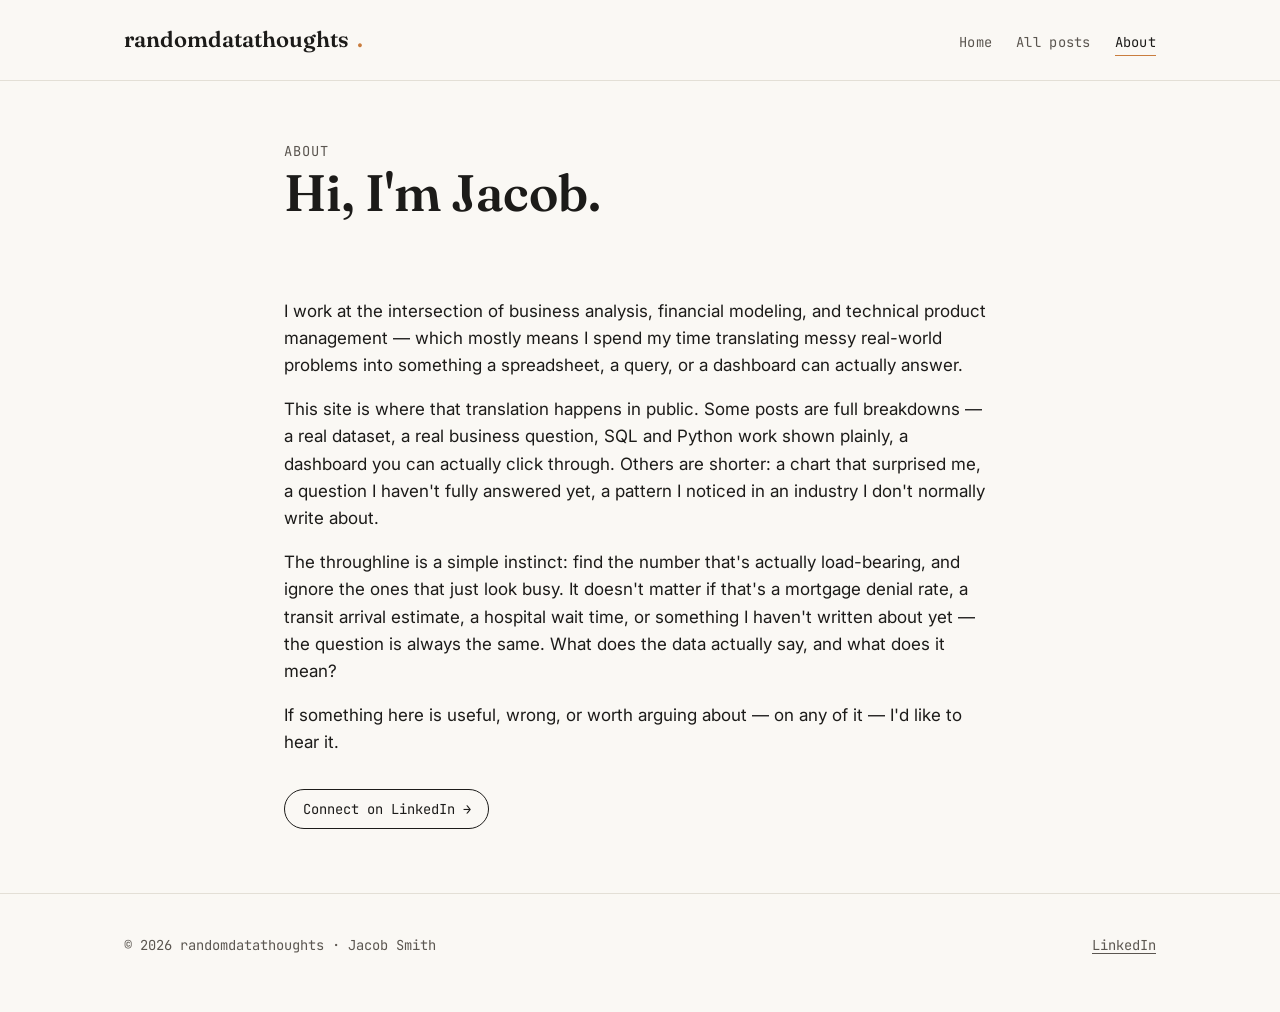
==== about.html @ 3897bb66 "Add favicon across all pages" ====
<!DOCTYPE html>
<html lang="en">
<head>
<meta charset="UTF-8">
<meta name="viewport" content="width=device-width, initial-scale=1.0">
<title>About — randomdatathoughts</title>
<meta name="description" content="About Jacob Smith and why randomdatathoughts exists.">
<link rel="preconnect" href="https://fonts.googleapis.com">
<link rel="preconnect" href="https://fonts.gstatic.com" crossorigin>
<link href="https://fonts.googleapis.com/css2?family=Fraunces:ital,opsz,wght@0,9..144,400;0,9..144,600;1,9..144,500&family=Inter:wght@400;500;600&family=JetBrains+Mono:wght@400;500&display=swap" rel="stylesheet">
<link rel="stylesheet" href="css/style.css">
<link rel="icon" type="image/png" href="/favicon-96x96.png" sizes="96x96" />
<link rel="icon" type="image/svg+xml" href="/favicon.svg" />
<link rel="shortcut icon" href="/favicon.ico" />
<link rel="apple-touch-icon" sizes="180x180" href="/apple-touch-icon.png" />
<meta name="apple-mobile-web-app-title" content="RandomDataThoughts" />
<link rel="manifest" href="/site.webmanifest" />
</head>
<body>

<header class="masthead">
  <div class="wrap-wide masthead-row">
    <a class="wordmark" href="index.html">randomdatathoughts<span class="dot">.</span></a>
    <nav class="nav-links" aria-label="Primary">
      <a href="index.html">Home</a>
      <a href="archive.html">All posts</a>
      <a href="about.html" aria-current="page">About</a>
    </nav>
  </div>
</header>

<main class="wrap">
  <section class="about-hero">
    <div>
      <span class="eyebrow">About</span>
      <h1>Hi, I'm Jacob.</h1>
    </div>

    <div class="about-body">
      <p>
        I work at the intersection of business analysis, financial modeling, and technical
        product management — which mostly means I spend my time translating messy real-world
        problems into something a spreadsheet, a query, or a dashboard can actually answer.
      </p>
      <p>
        This site is where that translation happens in public. Some posts are full
        breakdowns — a real dataset, a real business question, SQL and Python work shown
        plainly, a dashboard you can actually click through. Others are shorter: a chart
        that surprised me, a question I haven't fully answered yet, a pattern I noticed
        in an industry I don't normally write about.
      </p>
      <p>
        The throughline is a simple instinct: find the number that's actually load-bearing,
        and ignore the ones that just look busy. It doesn't matter if that's a mortgage
        denial rate, a transit arrival estimate, a hospital wait time, or something I
        haven't written about yet — the question is always the same. What does the data
        actually say, and what does it mean?
      </p>
      <p>
        If something here is useful, wrong, or worth arguing about — on any of it — I'd like to hear it.
      </p>

      <a class="linkedin-pill" href="https://www.linkedin.com/in/jacobjysmith/" target="_blank" rel="noopener">
        Connect on LinkedIn →
      </a>
    </div>

  </section>
</main>

<footer class="site-footer">
  <div class="wrap-wide footer-row">
    <span>© 2026 randomdatathoughts · Jacob Smith</span>
    <span><a href="https://www.linkedin.com/in/jacobjysmith/" target="_blank" rel="noopener">LinkedIn</a></span>
  </div>
</footer>

</body>
</html>
---- css/style.css ----
/* ============================================
   randomdatathoughts — design tokens
   ============================================ */
:root {
  /* color */
  --paper:        #FAF8F4;
  --paper-dim:     #F2EFE8;
  --ink:          #1C1B19;
  --ink-soft:     #5B5650;
  --rule:         #E3DFD6;
  --accent:       #3D5A6C;   /* slate blue — links, signature mark */
  --accent-soft:  #DCE6EA;
  --tag:          #C97D3E;   /* amber — category tags only */
  --tag-soft:     #F3E3D2;

  /* type */
  --font-display: "Fraunces", Georgia, serif;
  --font-body:    "Inter", -apple-system, BlinkMacSystemFont, sans-serif;
  --font-mono:    "JetBrains Mono", "SF Mono", Consolas, monospace;

  /* scale */
  --step--1: clamp(0.8rem, 0.78rem + 0.1vw, 0.875rem);
  --step-0:  clamp(1rem, 0.97rem + 0.15vw, 1.0625rem);
  --step-1:  clamp(1.2rem, 1.1rem + 0.4vw, 1.375rem);
  --step-2:  clamp(1.6rem, 1.4rem + 0.9vw, 2rem);
  --step-3:  clamp(2.2rem, 1.8rem + 1.8vw, 3.2rem);
  --step-4:  clamp(2.8rem, 2.1rem + 3vw, 4.6rem);

  --max-w: 760px;
  --max-w-wide: 1080px;
}

* { box-sizing: border-box; }

html {
  scroll-behavior: smooth;
}

@media (prefers-reduced-motion: reduce) {
  html { scroll-behavior: auto; }
  *, *::before, *::after {
    animation-duration: 0.001ms !important;
    animation-iteration-count: 1 !important;
    transition-duration: 0.001ms !important;
  }
}

body {
  margin: 0;
  background: var(--paper);
  color: var(--ink);
  font-family: var(--font-body);
  font-size: var(--step-0);
  line-height: 1.6;
  -webkit-font-smoothing: antialiased;
}

img, svg { max-width: 100%; display: block; }

a {
  color: var(--accent);
  text-decoration-thickness: 1px;
  text-underline-offset: 3px;
}
a:hover { text-decoration-color: var(--tag); }

a:focus-visible,
button:focus-visible,
input:focus-visible,
textarea:focus-visible {
  outline: 2px solid var(--accent);
  outline-offset: 3px;
  border-radius: 2px;
}

h1, h2, h3 {
  font-family: var(--font-display);
  font-weight: 600;
  line-height: 1.15;
  margin: 0 0 0.5em;
}

.eyebrow {
  font-family: var(--font-mono);
  font-size: var(--step--1);
  letter-spacing: 0.08em;
  text-transform: uppercase;
  color: var(--ink-soft);
}

/* ============================================
   layout shells
   ============================================ */
.wrap {
  max-width: var(--max-w);
  margin: 0 auto;
  padding: 0 1.5rem;
}
.wrap-wide {
  max-width: var(--max-w-wide);
  margin: 0 auto;
  padding: 0 1.5rem;
}

/* ============================================
   masthead / nav
   ============================================ */
.masthead {
  border-bottom: 1px solid var(--rule);
  padding: 1.4rem 0;
}
.masthead-row {
  display: flex;
  align-items: baseline;
  justify-content: space-between;
  gap: 1rem;
  flex-wrap: wrap;
}
.wordmark {
  font-family: var(--font-display);
  font-size: var(--step-1);
  font-weight: 600;
  color: var(--ink);
  text-decoration: none;
  display: inline-flex;
  align-items: baseline;
  gap: 0.5rem;
}
.wordmark:hover { text-decoration: none; }
.wordmark .dot { color: var(--tag); }

.nav-links {
  display: flex;
  gap: 1.5rem;
  font-family: var(--font-mono);
  font-size: var(--step--1);
  letter-spacing: 0.02em;
}
.nav-links a {
  color: var(--ink-soft);
  text-decoration: none;
  border-bottom: 1px solid transparent;
  padding-bottom: 2px;
}
.nav-links a:hover,
.nav-links a[aria-current="page"] {
  color: var(--ink);
  border-bottom-color: var(--tag);
}

/* ============================================
   hero (home)
   ============================================ */
.hero {
  padding: 4.5rem 0 3rem;
}
.hero h1 {
  font-size: var(--step-4);
  max-width: 14ch;
  letter-spacing: -0.01em;
}
.hero .lede {
  max-width: 46ch;
  font-size: var(--step-1);
  color: var(--ink-soft);
  margin-top: 1rem;
}
.hero .cadence {
  margin-top: 1.75rem;
  display: inline-flex;
  align-items: center;
  gap: 0.6rem;
  font-family: var(--font-mono);
  font-size: var(--step--1);
  color: var(--ink-soft);
}

/* signature mark: a small hand-drawn-feeling sparkline tick.
   Each instance can carry a slightly different path via data attr
   for the "random" half of the brand, "data" half via its shape. */
.mark {
  width: 28px;
  height: 16px;
  flex-shrink: 0;
}
.mark path {
  fill: none;
  stroke: var(--accent);
  stroke-width: 1.6;
  stroke-linecap: round;
  stroke-linejoin: round;
}

/* ============================================
   entry list (homepage preview + archive)
   ============================================ */
.entry-list {
  border-top: 1px solid var(--rule);
}
.entry {
  display: grid;
  grid-template-columns: 120px 1fr;
  gap: 1.5rem;
  padding: 1.9rem 0;
  border-bottom: 1px solid var(--rule);
  text-decoration: none;
  color: inherit;
}
.entry:hover .entry-title { color: var(--accent); }
.entry-meta {
  font-family: var(--font-mono);
  font-size: var(--step--1);
  color: var(--ink-soft);
  display: flex;
  flex-direction: column;
  gap: 0.5rem;
  padding-top: 0.2rem;
}
.entry-title {
  font-family: var(--font-display);
  font-size: var(--step-2);
  font-weight: 600;
  margin: 0 0 0.4rem;
  transition: color 0.15s ease;
}
.entry-dek {
  color: var(--ink-soft);
  font-size: var(--step-0);
  max-width: 56ch;
}
.tag {
  display: inline-block;
  font-family: var(--font-mono);
  font-size: 0.72rem;
  letter-spacing: 0.04em;
  text-transform: uppercase;
  color: var(--tag);
  background: var(--tag-soft);
  padding: 0.18rem 0.5rem;
  border-radius: 3px;
  width: fit-content;
}
.tag.type-quick {
  color: var(--accent);
  background: var(--accent-soft);
}

@media (max-width: 600px) {
  .entry { grid-template-columns: 1fr; gap: 0.5rem; }
  .entry-meta { flex-direction: row; align-items: center; }
}

/* ============================================
   section labels
   ============================================ */
.section-label {
  display: flex;
  align-items: baseline;
  justify-content: space-between;
  padding-top: 3rem;
  margin-bottom: 0.5rem;
}
.section-label h2 {
  font-size: var(--step-1);
}
.section-label a {
  font-family: var(--font-mono);
  font-size: var(--step--1);
  text-decoration: none;
}

/* ============================================
   post page
   ============================================ */
.post-header {
  padding: 3.5rem 0 2rem;
  border-bottom: 1px solid var(--rule);
}
.post-header .eyebrow-row {
  display: flex;
  align-items: center;
  gap: 0.75rem;
  margin-bottom: 1rem;
}
.post-header h1 {
  font-size: var(--step-3);
  max-width: 20ch;
}
.post-dek {
  font-size: var(--step-1);
  color: var(--ink-soft);
  max-width: 50ch;
  margin-top: 0.75rem;
}
.post-byline {
  margin-top: 1.5rem;
  font-family: var(--font-mono);
  font-size: var(--step--1);
  color: var(--ink-soft);
}
.post-byline a { color: var(--ink-soft); text-decoration-color: var(--rule); }

.post-body {
  padding: 2.5rem 0 4rem;
  font-size: var(--step-0);
}
.post-body > * + * { margin-top: 1.3em; }
.post-body h2 {
  font-size: var(--step-2);
  margin-top: 2.2em;
}
.post-body h3 {
  font-size: var(--step-1);
  margin-top: 1.8em;
}
.post-body p { max-width: 68ch; }
.post-body ul, .post-body ol {
  max-width: 68ch;
  padding-left: 1.3em;
}
.post-body li + li { margin-top: 0.4em; }
.post-body blockquote {
  border-left: 2px solid var(--tag);
  margin: 0;
  padding-left: 1.2rem;
  font-style: italic;
  color: var(--ink-soft);
  max-width: 60ch;
}
.post-body code {
  font-family: var(--font-mono);
  font-size: 0.9em;
  background: var(--paper-dim);
  padding: 0.1em 0.4em;
  border-radius: 3px;
}
.post-body pre {
  background: var(--ink);
  color: var(--paper);
  padding: 1.2rem 1.4rem;
  border-radius: 6px;
  overflow-x: auto;
  font-family: var(--font-mono);
  font-size: 0.85em;
  line-height: 1.55;
}
.post-body pre code { background: none; padding: 0; color: inherit; }

/* embedded viz / video frames */
.embed-frame {
  margin: 2.2rem 0;
}
.embed-frame .embed-label {
  font-family: var(--font-mono);
  font-size: var(--step--1);
  color: var(--ink-soft);
  margin-bottom: 0.6rem;
  display: block;
}
.embed-box {
  position: relative;
  width: 100%;
  border: 1px solid var(--rule);
  border-radius: 8px;
  overflow: hidden;
  background: var(--paper-dim);
}
.embed-box.ratio-16-9 { aspect-ratio: 16 / 9; }
.embed-box.ratio-4-3  { aspect-ratio: 4 / 3; }
.embed-box iframe {
  position: absolute;
  inset: 0;
  width: 100%;
  height: 100%;
  border: 0;
}

/* pull quote / takeaway box */
.takeaway {
  border: 1px solid var(--rule);
  background: var(--paper-dim);
  border-radius: 8px;
  padding: 1.4rem 1.6rem;
  max-width: 64ch;
}
.takeaway .eyebrow { margin-bottom: 0.5rem; }

/* footer nav between posts */
.post-footer-nav {
  border-top: 1px solid var(--rule);
  padding: 2.5rem 0;
  display: flex;
  justify-content: space-between;
  gap: 1.5rem;
  flex-wrap: wrap;
}
.post-footer-nav a {
  text-decoration: none;
  font-family: var(--font-mono);
  font-size: var(--step--1);
}
.post-footer-nav .dir { color: var(--ink-soft); display: block; margin-bottom: 0.3rem; }
.post-footer-nav .ttl { font-family: var(--font-display); font-size: var(--step-0); color: var(--ink); }

/* ============================================
   filters (archive page)
   ============================================ */
.filters {
  display: flex;
  flex-wrap: wrap;
  gap: 0.6rem;
  padding: 2rem 0 1rem;
}
.filter-btn {
  font-family: var(--font-mono);
  font-size: var(--step--1);
  background: none;
  border: 1px solid var(--rule);
  border-radius: 20px;
  padding: 0.35rem 0.9rem;
  cursor: pointer;
  color: var(--ink-soft);
}
.filter-btn:hover { border-color: var(--accent); color: var(--ink); }
.filter-btn[aria-pressed="true"] {
  background: var(--ink);
  border-color: var(--ink);
  color: var(--paper);
}

/* ============================================
   about page
   ============================================ */
.about-hero {
  padding: 3.5rem 0 2rem;
  display: grid;
  grid-template-columns: 1fr;
  gap: 2rem;
}
.about-hero h1 { font-size: var(--step-3); }
.about-body p { max-width: 64ch; }
.linkedin-pill {
  display: inline-flex;
  align-items: center;
  gap: 0.5rem;
  font-family: var(--font-mono);
  font-size: var(--step--1);
  border: 1px solid var(--ink);
  border-radius: 20px;
  padding: 0.5rem 1.1rem;
  text-decoration: none;
  color: var(--ink);
  margin-top: 1rem;
}
.linkedin-pill:hover { background: var(--ink); color: var(--paper); }

.now-box {
  border-top: 1px solid var(--rule);
  margin-top: 2.5rem;
  padding-top: 2rem;
}
.now-box h2 { font-size: var(--step-1); }
.now-box ul { padding-left: 1.2em; }

/* ============================================
   footer
   ============================================ */
footer.site-footer {
  border-top: 1px solid var(--rule);
  margin-top: 2rem;
  padding: 2.5rem 0 3.5rem;
  font-family: var(--font-mono);
  font-size: var(--step--1);
  color: var(--ink-soft);
}
footer.site-footer a { color: var(--ink-soft); }
.footer-row {
  display: flex;
  justify-content: space-between;
  flex-wrap: wrap;
  gap: 1rem;
}
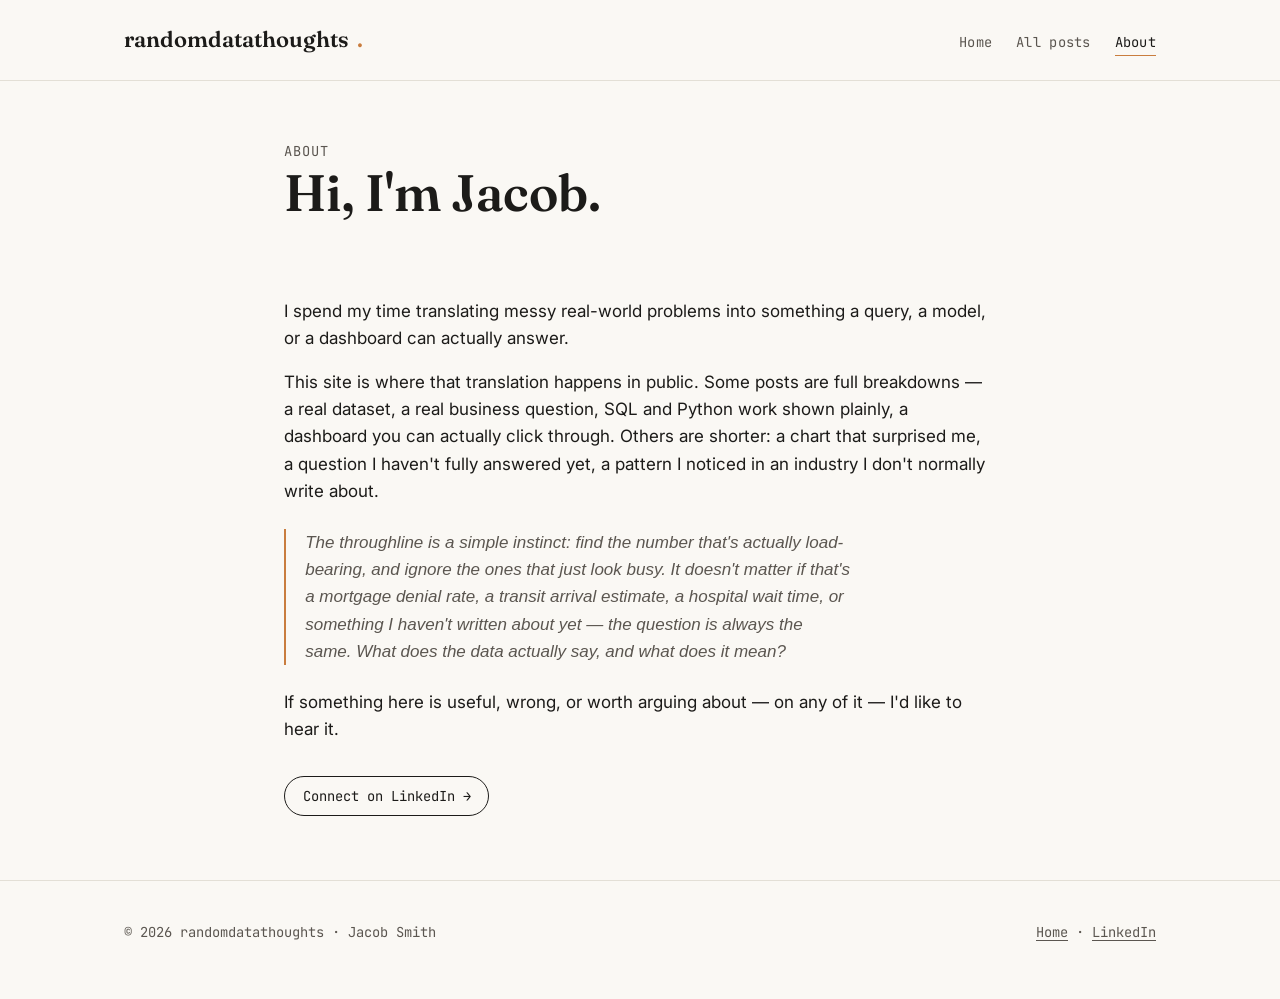
==== commit 90c9bb31: "UI improvements: hero spacing, entry hover, about copy, accessibility, footer nav" ====
--- a/about.html
+++ b/about.html
@@ -9,14 +9,15 @@
 <link rel="preconnect" href="https://fonts.gstatic.com" crossorigin>
 <link href="https://fonts.googleapis.com/css2?family=Fraunces:ital,opsz,wght@0,9..144,400;0,9..144,600;1,9..144,500&family=Inter:wght@400;500;600&family=JetBrains+Mono:wght@400;500&display=swap" rel="stylesheet">
 <link rel="stylesheet" href="css/style.css">
-<link rel="icon" type="image/png" href="/favicon-96x96.png" sizes="96x96" />
-<link rel="icon" type="image/svg+xml" href="/favicon.svg" />
-<link rel="shortcut icon" href="/favicon.ico" />
-<link rel="apple-touch-icon" sizes="180x180" href="/apple-touch-icon.png" />
+<link rel="icon" type="image/png" href="/favicon/favicon-96x96.png" sizes="96x96" />
+<link rel="icon" type="image/svg+xml" href="/favicon/favicon.svg" />
+<link rel="shortcut icon" href="/favicon/favicon.ico" />
+<link rel="apple-touch-icon" sizes="180x180" href="/favicon/apple-touch-icon.png" />
 <meta name="apple-mobile-web-app-title" content="RandomDataThoughts" />
-<link rel="manifest" href="/site.webmanifest" />
+<link rel="manifest" href="/favicon/site.webmanifest" />
 </head>
 <body>
+<a href="#main-content" class="skip-link">Skip to content</a>
 
 <header class="masthead">
   <div class="wrap-wide masthead-row">
@@ -29,7 +30,7 @@
   </div>
 </header>
 
-<main class="wrap">
+<main class="wrap" id="main-content">
   <section class="about-hero">
     <div>
       <span class="eyebrow">About</span>
@@ -38,9 +39,8 @@
 
     <div class="about-body">
       <p>
-        I work at the intersection of business analysis, financial modeling, and technical
-        product management — which mostly means I spend my time translating messy real-world
-        problems into something a spreadsheet, a query, or a dashboard can actually answer.
+        I spend my time translating messy real-world problems into something a query,
+        a model, or a dashboard can actually answer.
       </p>
       <p>
         This site is where that translation happens in public. Some posts are full
@@ -49,13 +49,13 @@
         that surprised me, a question I haven't fully answered yet, a pattern I noticed
         in an industry I don't normally write about.
       </p>
-      <p>
+      <blockquote>
         The throughline is a simple instinct: find the number that's actually load-bearing,
         and ignore the ones that just look busy. It doesn't matter if that's a mortgage
         denial rate, a transit arrival estimate, a hospital wait time, or something I
         haven't written about yet — the question is always the same. What does the data
         actually say, and what does it mean?
-      </p>
+      </blockquote>
       <p>
         If something here is useful, wrong, or worth arguing about — on any of it — I'd like to hear it.
       </p>
@@ -71,7 +71,7 @@
 <footer class="site-footer">
   <div class="wrap-wide footer-row">
     <span>© 2026 randomdatathoughts · Jacob Smith</span>
-    <span><a href="https://www.linkedin.com/in/jacobjysmith/" target="_blank" rel="noopener">LinkedIn</a></span>
+    <span><a href="index.html">Home</a> · <a href="https://www.linkedin.com/in/jacobjysmith/" target="_blank" rel="noopener">LinkedIn</a></span>
   </div>
 </footer>
 
--- a/css/style.css
+++ b/css/style.css
@@ -32,6 +32,21 @@
 
 * { box-sizing: border-box; }
 
+.skip-link {
+  position: absolute;
+  top: -100%;
+  left: 1rem;
+  z-index: 100;
+  background: var(--ink);
+  color: var(--paper);
+  padding: 0.5rem 1rem;
+  font-family: var(--font-mono);
+  font-size: var(--step--1);
+  border-radius: 0 0 4px 4px;
+  text-decoration: none;
+}
+.skip-link:focus { top: 0; }
+
 html {
   scroll-behavior: smooth;
 }
@@ -152,7 +167,7 @@
    hero (home)
    ============================================ */
 .hero {
-  padding: 4.5rem 0 3rem;
+  padding: 4.5rem 0 4rem;
 }
 .hero h1 {
   font-size: var(--step-4);
@@ -166,7 +181,7 @@
   margin-top: 1rem;
 }
 .hero .cadence {
-  margin-top: 1.75rem;
+  margin-top: 2.5rem;
   display: inline-flex;
   align-items: center;
   gap: 0.6rem;
@@ -205,7 +220,9 @@
   border-bottom: 1px solid var(--rule);
   text-decoration: none;
   color: inherit;
-}
+  transition: background-color 0.15s ease;
+}
+.entry:hover { background-color: var(--paper-dim); }
 .entry:hover .entry-title { color: var(--accent); }
 .entry-meta {
   font-family: var(--font-mono);
@@ -439,6 +456,14 @@
 }
 .about-hero h1 { font-size: var(--step-3); }
 .about-body p { max-width: 64ch; }
+.about-body blockquote {
+  border-left: 2px solid var(--tag);
+  margin: 1.5rem 0;
+  padding-left: 1.2rem;
+  font-style: italic;
+  color: var(--ink-soft);
+  max-width: 60ch;
+}
 .linkedin-pill {
   display: inline-flex;
   align-items: center;
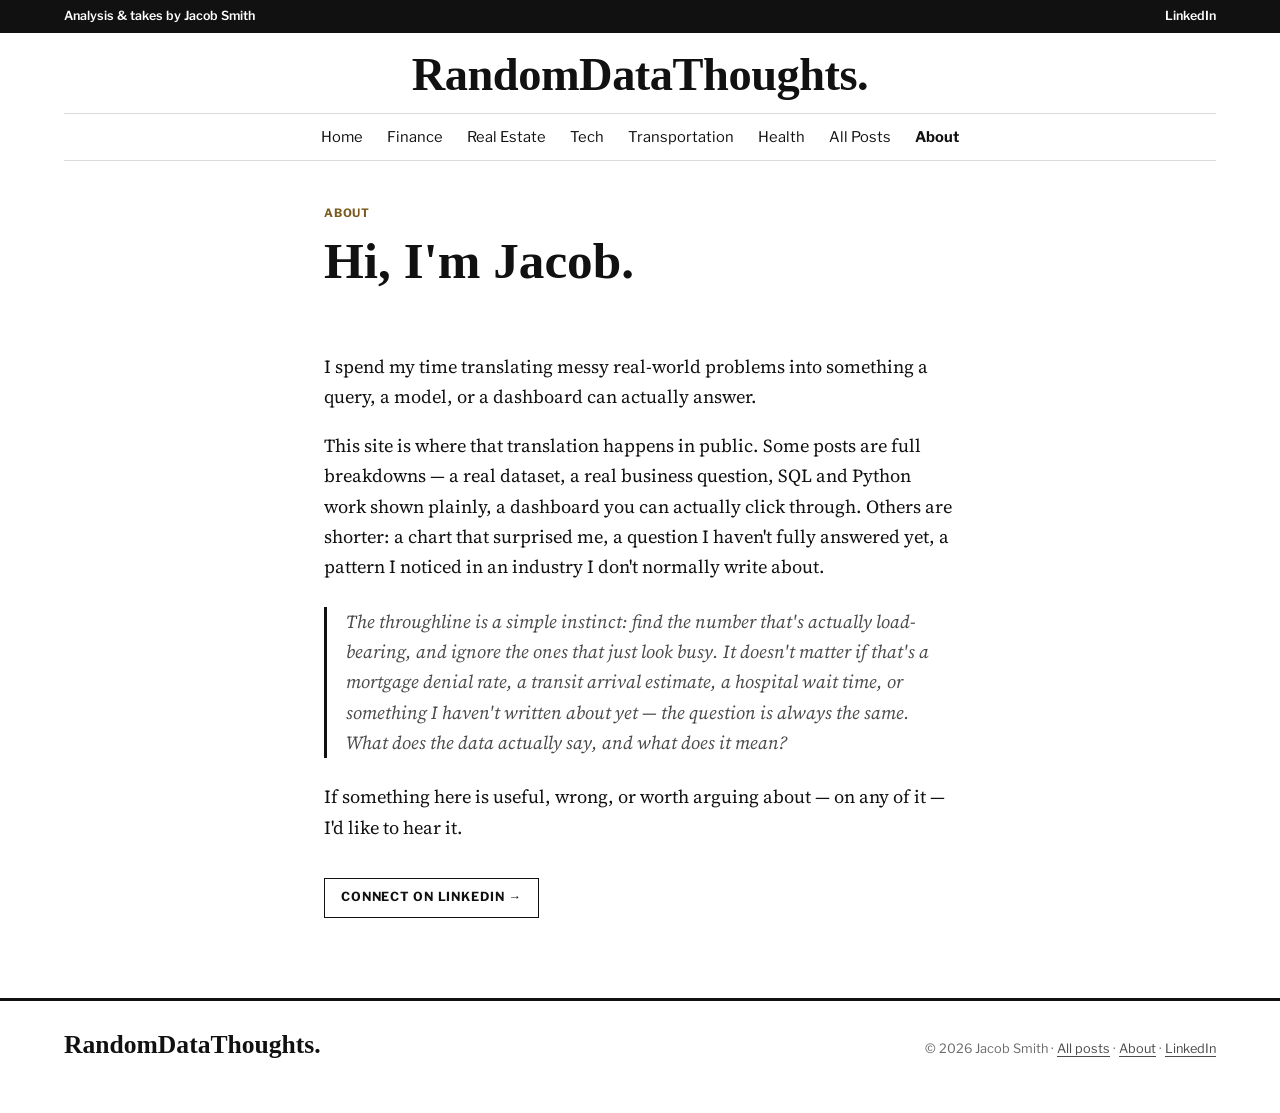
==== commit e3809fed: "Redesign site in a newspaper front-page style New type system (Libre Caslon Condensed headlines, Sou" ====
--- a/about.html
+++ b/about.html
@@ -7,7 +7,7 @@
 <meta name="description" content="About Jacob Smith and why randomdatathoughts exists.">
 <link rel="preconnect" href="https://fonts.googleapis.com">
 <link rel="preconnect" href="https://fonts.gstatic.com" crossorigin>
-<link href="https://fonts.googleapis.com/css2?family=Fraunces:ital,opsz,wght@0,9..144,400;0,9..144,600;1,9..144,500&family=Inter:wght@400;500;600&family=JetBrains+Mono:wght@400;500&display=swap" rel="stylesheet">
+<link href="https://fonts.googleapis.com/css2?family=Libre+Caslon+Condensed:wght@500;700&family=Libre+Franklin:wght@400;500;600;700&family=Source+Serif+4:ital,opsz,wght@0,8..60,400;0,8..60,600;1,8..60,400&family=JetBrains+Mono:wght@400&display=swap" rel="stylesheet">
 <link rel="stylesheet" href="css/style.css">
 <link rel="icon" type="image/png" href="/favicon/favicon-96x96.png" sizes="96x96" />
 <link rel="icon" type="image/svg+xml" href="/favicon/favicon.svg" />
@@ -19,12 +19,24 @@
 <body>
 <a href="#main-content" class="skip-link">Skip to content</a>
 
-<header class="masthead">
-  <div class="wrap-wide masthead-row">
-    <a class="wordmark" href="index.html">randomdatathoughts<span class="dot">.</span></a>
-    <nav class="nav-links" aria-label="Primary">
+<div class="topbar">
+  <div class="wrap-wide topbar-row">
+    <span>Analysis &amp; takes by <a href="about.html">Jacob Smith</a></span>
+    <a href="https://www.linkedin.com/in/jacobjysmith/" target="_blank" rel="noopener">LinkedIn</a>
+  </div>
+</div>
+
+<header class="masthead masthead-compact">
+  <div class="wrap-wide">
+    <a class="wordmark" href="index.html">RandomDataThoughts.</a>
+    <nav class="section-nav" aria-label="Sections">
       <a href="index.html">Home</a>
-      <a href="archive.html">All posts</a>
+      <a href="archive.html#finance">Finance</a>
+      <a href="archive.html#real-estate">Real Estate</a>
+      <a href="archive.html#tech">Tech</a>
+      <a href="archive.html#transportation">Transportation</a>
+      <a href="archive.html#health">Health</a>
+      <a href="archive.html">All Posts</a>
       <a href="about.html" aria-current="page">About</a>
     </nav>
   </div>
@@ -70,8 +82,8 @@
 
 <footer class="site-footer">
   <div class="wrap-wide footer-row">
-    <span>© 2026 randomdatathoughts · Jacob Smith</span>
-    <span><a href="index.html">Home</a> · <a href="https://www.linkedin.com/in/jacobjysmith/" target="_blank" rel="noopener">LinkedIn</a></span>
+    <a class="footer-wordmark" href="index.html">RandomDataThoughts.</a>
+    <span>© 2026 Jacob Smith · <a href="archive.html">All posts</a> · <a href="about.html">About</a> · <a href="https://www.linkedin.com/in/jacobjysmith/" target="_blank" rel="noopener">LinkedIn</a></span>
   </div>
 </footer>
 
--- a/css/style.css
+++ b/css/style.css
@@ -1,33 +1,29 @@
 /* ============================================
    randomdatathoughts — design tokens
+   Newspaper-style layout: condensed serif headlines,
+   serif reading text, grotesque sans for labels and UI.
    ============================================ */
 :root {
   /* color */
-  --paper:        #FAF8F4;
-  --paper-dim:     #F2EFE8;
-  --ink:          #1C1B19;
-  --ink-soft:     #5B5650;
-  --rule:         #E3DFD6;
-  --accent:       #3D5A6C;   /* slate blue — links, signature mark */
-  --accent-soft:  #DCE6EA;
-  --tag:          #C97D3E;   /* amber — category tags only */
-  --tag-soft:     #F3E3D2;
+  --paper:       #FFFFFF;
+  --paper-dim:   #F5F4F0;
+  --ink:         #111111;
+  --ink-soft:    #4A4A4A;
+  --ink-muted:   #6B6B6B;
+  --rule:        #DADADA;
+  --accent:      #3D5A6C;   /* slate blue — charts, links in body text */
+  --kicker:      #7A5A1E;   /* dark gold — section labels / kickers */
+  --up:          #B3261E;   /* ticker: above portfolio default rate (worse) */
+  --down:        #1E7A3C;   /* ticker: below portfolio default rate (better) */
 
   /* type */
-  --font-display: "Fraunces", Georgia, serif;
-  --font-body:    "Inter", -apple-system, BlinkMacSystemFont, sans-serif;
+  --font-display: "Libre Caslon Condensed", "Times New Roman", Georgia, serif;
+  --font-serif:   "Source Serif 4", Georgia, "Times New Roman", serif;
+  --font-sans:    "Libre Franklin", "Helvetica Neue", Arial, sans-serif;
   --font-mono:    "JetBrains Mono", "SF Mono", Consolas, monospace;
 
-  /* scale */
-  --step--1: clamp(0.8rem, 0.78rem + 0.1vw, 0.875rem);
-  --step-0:  clamp(1rem, 0.97rem + 0.15vw, 1.0625rem);
-  --step-1:  clamp(1.2rem, 1.1rem + 0.4vw, 1.375rem);
-  --step-2:  clamp(1.6rem, 1.4rem + 0.9vw, 2rem);
-  --step-3:  clamp(2.2rem, 1.8rem + 1.8vw, 3.2rem);
-  --step-4:  clamp(2.8rem, 2.1rem + 3vw, 4.6rem);
-
-  --max-w: 760px;
-  --max-w-wide: 1080px;
+  --max-w: 680px;
+  --max-w-wide: 1200px;
 }
 
 * { box-sizing: border-box; }
@@ -40,16 +36,13 @@
   background: var(--ink);
   color: var(--paper);
   padding: 0.5rem 1rem;
-  font-family: var(--font-mono);
-  font-size: var(--step--1);
-  border-radius: 0 0 4px 4px;
+  font-family: var(--font-sans);
+  font-size: 0.85rem;
   text-decoration: none;
 }
 .skip-link:focus { top: 0; }
 
-html {
-  scroll-behavior: smooth;
-}
+html { scroll-behavior: smooth; }
 
 @media (prefers-reduced-motion: reduce) {
   html { scroll-behavior: auto; }
@@ -64,44 +57,49 @@
   margin: 0;
   background: var(--paper);
   color: var(--ink);
-  font-family: var(--font-body);
-  font-size: var(--step-0);
-  line-height: 1.6;
+  font-family: var(--font-sans);
+  font-size: 1rem;
+  line-height: 1.5;
   -webkit-font-smoothing: antialiased;
 }
 
 img, svg { max-width: 100%; display: block; }
 
 a {
-  color: var(--accent);
+  color: var(--ink);
   text-decoration-thickness: 1px;
   text-underline-offset: 3px;
 }
-a:hover { text-decoration-color: var(--tag); }
 
 a:focus-visible,
 button:focus-visible,
 input:focus-visible,
 textarea:focus-visible {
-  outline: 2px solid var(--accent);
+  outline: 2px solid var(--ink);
   outline-offset: 3px;
-  border-radius: 2px;
 }
 
 h1, h2, h3 {
   font-family: var(--font-display);
-  font-weight: 600;
-  line-height: 1.15;
-  margin: 0 0 0.5em;
-}
-
-.eyebrow {
-  font-family: var(--font-mono);
-  font-size: var(--step--1);
-  letter-spacing: 0.08em;
+  font-weight: 700;
+  line-height: 1.12;
+  margin: 0 0 0.4em;
+}
+
+/* small uppercase section label above a headline */
+.eyebrow,
+.kicker {
+  font-family: var(--font-sans);
+  font-size: 0.72rem;
+  font-weight: 700;
+  letter-spacing: 0.07em;
   text-transform: uppercase;
-  color: var(--ink-soft);
-}
+  color: var(--kicker);
+}
+.kicker { display: block; margin-bottom: 0.45rem; }
+
+/* old signature squiggle — retired with the newspaper redesign */
+.mark { display: none; }
 
 /* ============================================
    layout shells
@@ -118,269 +116,420 @@
 }
 
 /* ============================================
-   masthead / nav
-   ============================================ */
-.masthead {
+   top bar + ticker
+   ============================================ */
+.topbar {
+  background: var(--ink);
+  color: var(--paper);
+  font-size: 0.78rem;
+  font-weight: 600;
+}
+.topbar-row {
+  display: flex;
+  justify-content: space-between;
+  gap: 1rem;
+  padding-block: 0.45rem;
+}
+.topbar a { color: var(--paper); text-decoration: none; }
+.topbar a:hover { text-decoration: underline; }
+
+.ticker {
   border-bottom: 1px solid var(--rule);
-  padding: 1.4rem 0;
-}
-.masthead-row {
+  font-size: 0.82rem;
+}
+.ticker-row {
   display: flex;
   align-items: baseline;
-  justify-content: space-between;
-  gap: 1rem;
-  flex-wrap: wrap;
+  gap: 1.6rem;
+  padding-block: 0.6rem;
+  overflow-x: auto;
+  white-space: nowrap;
+  scrollbar-width: none;
+  /* fade at the right edge signals the strip scrolls */
+  -webkit-mask-image: linear-gradient(to right, #000 calc(100% - 3rem), transparent);
+          mask-image: linear-gradient(to right, #000 calc(100% - 3rem), transparent);
+}
+.ticker-row::-webkit-scrollbar { display: none; }
+.ticker-label {
+  font-weight: 700;
+  font-size: 0.7rem;
+  letter-spacing: 0.07em;
+  text-transform: uppercase;
+  color: var(--ink-muted);
+  text-decoration: none;
+}
+.ticker-label:hover { color: var(--ink); }
+.tick { display: inline-flex; gap: 0.4rem; align-items: baseline; }
+.tick-name { font-weight: 600; }
+.tick-value { font-weight: 700; font-variant-numeric: tabular-nums; }
+.tick-delta { font-variant-numeric: tabular-nums; font-size: 0.78rem; }
+.tick.is-up .tick-value,
+.tick.is-up .tick-delta { color: var(--up); }
+.tick.is-down .tick-value,
+.tick.is-down .tick-delta { color: var(--down); }
+
+/* ============================================
+   masthead / section nav
+   ============================================ */
+.masthead {
+  text-align: center;
+  padding-top: 1.7rem;
 }
 .wordmark {
   font-family: var(--font-display);
-  font-size: var(--step-1);
-  font-weight: 600;
-  color: var(--ink);
-  text-decoration: none;
-  display: inline-flex;
-  align-items: baseline;
-  gap: 0.5rem;
-}
-.wordmark:hover { text-decoration: none; }
-.wordmark .dot { color: var(--tag); }
-
-.nav-links {
+  font-weight: 700;
+  font-size: clamp(1.9rem, 0.6rem + 6.5vw, 4.6rem);
+  line-height: 1;
+  letter-spacing: -0.01em;
+  color: var(--ink);
+  text-decoration: none;
+}
+.edition-line {
+  margin: 0.7rem 0 0;
+  font-size: 0.78rem;
+  color: var(--ink-soft);
+}
+.edition-line span + span::before {
+  content: "|";
+  color: var(--rule);
+  margin: 0 0.7rem;
+}
+.section-nav {
   display: flex;
-  gap: 1.5rem;
-  font-family: var(--font-mono);
-  font-size: var(--step--1);
-  letter-spacing: 0.02em;
-}
-.nav-links a {
+  justify-content: center;
+  flex-wrap: wrap;
+  gap: 0.35rem 1.5rem;
+  margin-top: 1.1rem;
+  padding-block: 0.75rem;
+  border-top: 1px solid var(--rule);
+  border-bottom: 1px solid var(--rule);
+  font-size: 0.92rem;
+}
+@media (max-width: 640px) {
+  .edition-line span + span { display: none; }
+  .section-nav { gap: 0.35rem 1.1rem; font-size: 0.88rem; }
+}
+.section-nav a {
+  color: var(--ink);
+  text-decoration: none;
+}
+.section-nav a:hover { text-decoration: underline; }
+.section-nav a[aria-current="page"] { font-weight: 700; }
+
+/* inner pages get a smaller nameplate */
+.masthead-compact { padding-top: 1.2rem; }
+.masthead-compact .wordmark { font-size: clamp(2rem, 1.4rem + 2.4vw, 2.9rem); }
+.masthead-compact .section-nav { margin-top: 0.9rem; }
+
+/* ============================================
+   front page (home)
+   ============================================ */
+.front {
+  display: grid;
+  grid-template-columns: minmax(0, 1fr) minmax(0, 2.1fr) minmax(0, 1fr);
+  grid-template-areas: "left lead right";
+  gap: 2.25rem;
+  padding-block: 1.8rem 3.5rem;
+}
+.front-left  { grid-area: left; }
+.front-lead  { grid-area: lead; }
+.front-right { grid-area: right; }
+
+.story {
+  padding-bottom: 1.3rem;
+  margin-bottom: 1.3rem;
+  border-bottom: 1px solid var(--rule);
+}
+.story:last-child { border-bottom: 0; margin-bottom: 0; }
+.story-headline {
+  font-size: 1.7rem;
+  margin-bottom: 0.45rem;
+}
+.story-headline a { color: var(--ink); text-decoration: none; }
+.story-headline a:hover { color: var(--ink-soft); }
+.story-summary {
+  margin: 0;
+  font-size: 0.95rem;
+  line-height: 1.5;
+  color: #333;
+}
+.story-meta {
+  margin: 0.6rem 0 0;
+  font-size: 0.75rem;
+  color: var(--ink-muted);
+}
+
+.front-lead .story { text-align: center; border-bottom: 0; padding-top: 1.2rem; }
+.front-lead .story-headline {
+  font-size: clamp(2rem, 1.3rem + 2.3vw, 2.9rem);
+  line-height: 1.06;
+}
+.front-lead .story-summary {
+  font-size: 1.02rem;
+  max-width: 58ch;
+  margin-inline: auto;
+}
+
+.rail-heading {
+  font-size: 1.75rem;
+  color: var(--kicker);
+  margin-bottom: 0.9rem;
+}
+.front-right .story-headline { font-size: 1.4rem; }
+
+.about-card {
+  border-top: 3px solid var(--ink);
+  padding-top: 0.9rem;
+  margin-top: 1.6rem;
+  font-size: 0.9rem;
+  color: #333;
+}
+.about-card p { margin: 0 0 0.6rem; }
+.about-card a { font-weight: 600; }
+
+/* lead chart (stands in for a lead photo) */
+.chart-figure {
+  margin: 0;
+  background: var(--paper-dim);
+  padding: 1.3rem 1.4rem 1rem;
+}
+.chart-figure a { text-decoration: none; color: inherit; display: block; }
+.chart-title {
+  font-weight: 700;
+  font-size: 1rem;
+  margin: 0;
+}
+.chart-sub {
+  font-size: 0.82rem;
   color: var(--ink-soft);
-  text-decoration: none;
-  border-bottom: 1px solid transparent;
-  padding-bottom: 2px;
-}
-.nav-links a:hover,
-.nav-links a[aria-current="page"] {
-  color: var(--ink);
-  border-bottom-color: var(--tag);
-}
-
-/* ============================================
-   hero (home)
-   ============================================ */
-.hero {
-  padding: 4.5rem 0 4rem;
-}
-.hero h1 {
-  font-size: var(--step-4);
-  max-width: 14ch;
-  letter-spacing: -0.01em;
-}
-.hero .lede {
-  max-width: 46ch;
-  font-size: var(--step-1);
+  margin: 0.2rem 0 0.6rem;
+}
+.chart-figure svg { width: 100%; height: auto; }
+.chart-figure svg text { font-family: var(--font-sans); fill: var(--ink-soft); font-size: 15px; }
+.chart-figure svg .val {
+  fill: var(--ink);
+  font-weight: 700;
+  font-size: 14px;
+  /* knock the reference line out behind value labels */
+  paint-order: stroke;
+  stroke: var(--paper-dim);
+  stroke-width: 5px;
+}
+.chart-figure svg .grid { stroke: #E2E0D8; stroke-width: 1; }
+.chart-figure svg .bar { fill: var(--accent); }
+.chart-figure svg .bar:hover { fill: #2C4452; }
+.chart-figure svg .ref { stroke: var(--ink); stroke-width: 1.5; stroke-dasharray: 4 3; }
+.chart-figure figcaption {
+  font-size: 0.72rem;
+  color: var(--ink-muted);
+  margin-top: 0.5rem;
+}
+
+@media (max-width: 960px) {
+  .front {
+    grid-template-columns: minmax(0, 1fr) minmax(0, 1fr);
+    grid-template-areas: "lead lead" "left right";
+  }
+}
+@media (max-width: 640px) {
+  .front {
+    grid-template-columns: minmax(0, 1fr);
+    grid-template-areas: "lead" "left" "right";
+    gap: 1.5rem;
+  }
+}
+
+/* ============================================
+   section pages (archive)
+   ============================================ */
+.page-head {
+  padding-top: 2.2rem;
+  border-bottom: 3px solid var(--ink);
+  padding-bottom: 0.8rem;
+}
+.page-head h1 {
+  font-size: clamp(2.2rem, 1.6rem + 2vw, 3rem);
+  margin: 0.2rem 0 0;
+}
+
+.filters {
+  display: flex;
+  flex-wrap: wrap;
+  gap: 0.25rem 1.4rem;
+  padding: 0.9rem 0 0;
+  border-bottom: 1px solid var(--rule);
+}
+.filter-btn {
+  font-family: var(--font-sans);
+  font-size: 0.88rem;
+  background: none;
+  border: 0;
+  border-bottom: 3px solid transparent;
+  padding: 0.3rem 0 0.55rem;
+  cursor: pointer;
   color: var(--ink-soft);
-  margin-top: 1rem;
-}
-.hero .cadence {
-  margin-top: 2.5rem;
-  display: inline-flex;
-  align-items: center;
-  gap: 0.6rem;
-  font-family: var(--font-mono);
-  font-size: var(--step--1);
-  color: var(--ink-soft);
-}
-
-/* signature mark: a small hand-drawn-feeling sparkline tick.
-   Each instance can carry a slightly different path via data attr
-   for the "random" half of the brand, "data" half via its shape. */
-.mark {
-  width: 28px;
-  height: 16px;
-  flex-shrink: 0;
-}
-.mark path {
-  fill: none;
-  stroke: var(--accent);
-  stroke-width: 1.6;
-  stroke-linecap: round;
-  stroke-linejoin: round;
-}
-
-/* ============================================
-   entry list (homepage preview + archive)
-   ============================================ */
-.entry-list {
-  border-top: 1px solid var(--rule);
-}
+}
+.filter-btn:hover { color: var(--ink); }
+.filter-btn[aria-pressed="true"] {
+  color: var(--ink);
+  font-weight: 700;
+  border-bottom-color: var(--ink);
+}
+
+.entry-list { border-top: 0; }
 .entry {
   display: grid;
-  grid-template-columns: 120px 1fr;
+  grid-template-columns: 150px minmax(0, 1fr);
   gap: 1.5rem;
-  padding: 1.9rem 0;
+  padding: 1.5rem 0;
   border-bottom: 1px solid var(--rule);
-  text-decoration: none;
   color: inherit;
-  transition: background-color 0.15s ease;
-}
-.entry:hover { background-color: var(--paper-dim); }
-.entry:hover .entry-title { color: var(--accent); }
+  text-decoration: none;
+}
+.entry:hover .entry-title { color: var(--ink-soft); }
 .entry-meta {
-  font-family: var(--font-mono);
-  font-size: var(--step--1);
-  color: var(--ink-soft);
+  font-size: 0.75rem;
+  color: var(--ink-muted);
   display: flex;
   flex-direction: column;
-  gap: 0.5rem;
-  padding-top: 0.2rem;
+  gap: 0.35rem;
+  padding-top: 0.3rem;
 }
 .entry-title {
-  font-family: var(--font-display);
-  font-size: var(--step-2);
-  font-weight: 600;
-  margin: 0 0 0.4rem;
-  transition: color 0.15s ease;
+  font-size: 1.75rem;
+  margin: 0 0 0.35rem;
 }
 .entry-dek {
+  margin: 0;
+  color: #333;
+  font-size: 0.97rem;
+  max-width: 64ch;
+}
+.tag {
+  font-size: 0.7rem;
+  font-weight: 700;
+  letter-spacing: 0.07em;
+  text-transform: uppercase;
+  color: var(--kicker);
+}
+.tag.type-quick { color: var(--ink-soft); }
+
+.empty-state {
+  padding: 3rem 0;
+  color: var(--ink-muted);
+  font-size: 0.9rem;
+}
+
+@media (max-width: 600px) {
+  .entry { grid-template-columns: 1fr; gap: 0.4rem; }
+  .entry-meta { flex-direction: row; gap: 0.8rem; }
+}
+
+/* ============================================
+   article page
+   ============================================ */
+.post-header {
+  padding-block: 2.4rem 1.4rem;
+  border-bottom: 1px solid var(--rule);
+}
+.post-header .eyebrow-row { margin-bottom: 0.7rem; }
+.post-header h1 {
+  font-size: clamp(2.2rem, 1.5rem + 2.6vw, 3.2rem);
+  line-height: 1.06;
+  letter-spacing: -0.005em;
+}
+.post-dek {
+  font-family: var(--font-serif);
+  font-size: 1.28rem;
+  line-height: 1.4;
   color: var(--ink-soft);
-  font-size: var(--step-0);
-  max-width: 56ch;
-}
-.tag {
-  display: inline-block;
-  font-family: var(--font-mono);
-  font-size: 0.72rem;
-  letter-spacing: 0.04em;
-  text-transform: uppercase;
-  color: var(--tag);
-  background: var(--tag-soft);
-  padding: 0.18rem 0.5rem;
-  border-radius: 3px;
-  width: fit-content;
-}
-.tag.type-quick {
-  color: var(--accent);
-  background: var(--accent-soft);
-}
-
-@media (max-width: 600px) {
-  .entry { grid-template-columns: 1fr; gap: 0.5rem; }
-  .entry-meta { flex-direction: row; align-items: center; }
-}
-
-/* ============================================
-   section labels
-   ============================================ */
-.section-label {
-  display: flex;
-  align-items: baseline;
-  justify-content: space-between;
-  padding-top: 3rem;
-  margin-bottom: 0.5rem;
-}
-.section-label h2 {
-  font-size: var(--step-1);
-}
-.section-label a {
-  font-family: var(--font-mono);
-  font-size: var(--step--1);
-  text-decoration: none;
-}
-
-/* ============================================
-   post page
-   ============================================ */
-.post-header {
-  padding: 3.5rem 0 2rem;
-  border-bottom: 1px solid var(--rule);
-}
-.post-header .eyebrow-row {
-  display: flex;
-  align-items: center;
-  gap: 0.75rem;
-  margin-bottom: 1rem;
-}
-.post-header h1 {
-  font-size: var(--step-3);
-  max-width: 20ch;
-}
-.post-dek {
-  font-size: var(--step-1);
-  color: var(--ink-soft);
-  max-width: 50ch;
-  margin-top: 0.75rem;
+  margin: 0.8rem 0 0;
 }
 .post-byline {
-  margin-top: 1.5rem;
-  font-family: var(--font-mono);
-  font-size: var(--step--1);
-  color: var(--ink-soft);
-}
-.post-byline a { color: var(--ink-soft); text-decoration-color: var(--rule); }
+  margin: 1.3rem 0 0;
+  font-size: 0.85rem;
+  color: var(--ink-muted);
+}
+.post-byline a {
+  color: var(--ink);
+  font-weight: 700;
+  text-decoration: none;
+}
+.post-byline a:hover { text-decoration: underline; }
 
 .post-body {
-  padding: 2.5rem 0 4rem;
-  font-size: var(--step-0);
-}
-.post-body > * + * { margin-top: 1.3em; }
+  padding-block: 2rem 3.5rem;
+  font-family: var(--font-serif);
+  font-size: 1.15rem;
+  line-height: 1.65;
+}
+.post-body > * + * { margin-top: 1.15em; }
+.post-body > :first-child { margin-top: 0; }
+.post-body p { margin-bottom: 0; }
+.post-body a { color: var(--accent); }
 .post-body h2 {
-  font-size: var(--step-2);
-  margin-top: 2.2em;
+  font-family: var(--font-sans);
+  font-size: 1.25rem;
+  line-height: 1.3;
+  margin-top: 2.1em;
+  margin-bottom: 0;
 }
 .post-body h3 {
-  font-size: var(--step-1);
+  font-family: var(--font-sans);
+  font-size: 1.05rem;
+  line-height: 1.35;
   margin-top: 1.8em;
-}
-.post-body p { max-width: 68ch; }
-.post-body ul, .post-body ol {
-  max-width: 68ch;
-  padding-left: 1.3em;
-}
+  margin-bottom: 0;
+}
+.post-body ul, .post-body ol { padding-left: 1.3em; margin-bottom: 0; }
 .post-body li + li { margin-top: 0.4em; }
 .post-body blockquote {
-  border-left: 2px solid var(--tag);
-  margin: 0;
+  border-left: 3px solid var(--ink);
+  margin-inline: 0;
   padding-left: 1.2rem;
   font-style: italic;
   color: var(--ink-soft);
-  max-width: 60ch;
 }
 .post-body code {
   font-family: var(--font-mono);
-  font-size: 0.9em;
+  font-size: 0.8em;
   background: var(--paper-dim);
-  padding: 0.1em 0.4em;
-  border-radius: 3px;
+  padding: 0.1em 0.35em;
 }
 .post-body pre {
-  background: var(--ink);
-  color: var(--paper);
-  padding: 1.2rem 1.4rem;
-  border-radius: 6px;
+  background: var(--paper-dim);
+  color: var(--ink);
+  border-left: 3px solid var(--rule);
+  padding: 1.1rem 1.3rem;
   overflow-x: auto;
   font-family: var(--font-mono);
-  font-size: 0.85em;
+  font-size: 0.82rem;
   line-height: 1.55;
 }
-.post-body pre code { background: none; padding: 0; color: inherit; }
+.post-body pre code { background: none; padding: 0; font-size: inherit; }
 
 /* embedded viz / video frames */
-.embed-frame {
-  margin: 2.2rem 0;
-}
+.embed-frame { margin: 2.2rem 0; }
 .embed-frame .embed-label {
-  font-family: var(--font-mono);
-  font-size: var(--step--1);
-  color: var(--ink-soft);
-  margin-bottom: 0.6rem;
+  font-family: var(--font-sans);
+  font-size: 0.78rem;
+  color: var(--ink-muted);
+  margin-bottom: 0.5rem;
   display: block;
 }
 .embed-box {
   position: relative;
   width: 100%;
   border: 1px solid var(--rule);
-  border-radius: 8px;
   overflow: hidden;
   background: var(--paper-dim);
+}
+/* lets a wide dashboard break out of the text column (up to the wide layout width) */
+.embed-frame.embed-wide {
+  width: min(var(--max-w-wide) - 3rem, calc(100vw - 3rem));
+  position: relative;
+  left: 50%;
+  transform: translateX(-50%);
 }
 .embed-box.ratio-16-9 { aspect-ratio: 16 / 9; }
 .embed-box.ratio-4-3  { aspect-ratio: 4 / 3; }
@@ -392,87 +541,75 @@
   border: 0;
 }
 
-/* pull quote / takeaway box */
+/* takeaway box */
 .takeaway {
-  border: 1px solid var(--rule);
-  background: var(--paper-dim);
-  border-radius: 8px;
-  padding: 1.4rem 1.6rem;
-  max-width: 64ch;
-}
-.takeaway .eyebrow { margin-bottom: 0.5rem; }
+  border-top: 3px solid var(--ink);
+  border-bottom: 1px solid var(--rule);
+  padding: 0.9rem 0 1.1rem;
+}
+.takeaway .eyebrow { display: block; }
 
 /* footer nav between posts */
 .post-footer-nav {
   border-top: 1px solid var(--rule);
-  padding: 2.5rem 0;
+  padding: 2rem 1.5rem;
   display: flex;
   justify-content: space-between;
   gap: 1.5rem;
   flex-wrap: wrap;
 }
-.post-footer-nav a {
-  text-decoration: none;
-  font-family: var(--font-mono);
-  font-size: var(--step--1);
-}
-.post-footer-nav .dir { color: var(--ink-soft); display: block; margin-bottom: 0.3rem; }
-.post-footer-nav .ttl { font-family: var(--font-display); font-size: var(--step-0); color: var(--ink); }
-
-/* ============================================
-   filters (archive page)
-   ============================================ */
-.filters {
-  display: flex;
-  flex-wrap: wrap;
-  gap: 0.6rem;
-  padding: 2rem 0 1rem;
-}
-.filter-btn {
-  font-family: var(--font-mono);
-  font-size: var(--step--1);
-  background: none;
-  border: 1px solid var(--rule);
-  border-radius: 20px;
-  padding: 0.35rem 0.9rem;
-  cursor: pointer;
-  color: var(--ink-soft);
-}
-.filter-btn:hover { border-color: var(--accent); color: var(--ink); }
-.filter-btn[aria-pressed="true"] {
-  background: var(--ink);
-  border-color: var(--ink);
-  color: var(--paper);
-}
+.post-footer-nav a { text-decoration: none; max-width: 32rem; }
+.post-footer-nav .dir {
+  display: block;
+  margin-bottom: 0.3rem;
+  font-size: 0.72rem;
+  font-weight: 700;
+  letter-spacing: 0.07em;
+  text-transform: uppercase;
+  color: var(--kicker);
+}
+.post-footer-nav .ttl {
+  font-family: var(--font-display);
+  font-weight: 700;
+  font-size: 1.35rem;
+  line-height: 1.15;
+  color: var(--ink);
+}
+.post-footer-nav a:hover .ttl { color: var(--ink-soft); }
 
 /* ============================================
    about page
    ============================================ */
 .about-hero {
-  padding: 3.5rem 0 2rem;
+  padding: 2.4rem 0 3rem;
   display: grid;
-  grid-template-columns: 1fr;
-  gap: 2rem;
-}
-.about-hero h1 { font-size: var(--step-3); }
-.about-body p { max-width: 64ch; }
+  gap: 1.5rem;
+}
+.about-hero h1 {
+  font-size: clamp(2.2rem, 1.5rem + 2.6vw, 3.2rem);
+  margin-top: 0.5rem;
+}
+.about-body {
+  font-family: var(--font-serif);
+  font-size: 1.15rem;
+  line-height: 1.65;
+}
 .about-body blockquote {
-  border-left: 2px solid var(--tag);
+  border-left: 3px solid var(--ink);
   margin: 1.5rem 0;
   padding-left: 1.2rem;
   font-style: italic;
   color: var(--ink-soft);
-  max-width: 60ch;
 }
 .linkedin-pill {
-  display: inline-flex;
-  align-items: center;
-  gap: 0.5rem;
-  font-family: var(--font-mono);
-  font-size: var(--step--1);
+  display: inline-block;
+  font-family: var(--font-sans);
+  font-size: 0.78rem;
+  font-weight: 700;
+  letter-spacing: 0.07em;
+  text-transform: uppercase;
   border: 1px solid var(--ink);
-  border-radius: 20px;
-  padding: 0.5rem 1.1rem;
+  padding: 0.55rem 1rem;
   text-decoration: none;
   color: var(--ink);
   margin-top: 1rem;
@@ -484,24 +621,31 @@
   margin-top: 2.5rem;
   padding-top: 2rem;
 }
-.now-box h2 { font-size: var(--step-1); }
+.now-box h2 { font-size: 1.4rem; }
 .now-box ul { padding-left: 1.2em; }
 
 /* ============================================
    footer
    ============================================ */
 footer.site-footer {
-  border-top: 1px solid var(--rule);
+  border-top: 3px solid var(--ink);
   margin-top: 2rem;
-  padding: 2.5rem 0 3.5rem;
-  font-family: var(--font-mono);
-  font-size: var(--step--1);
-  color: var(--ink-soft);
-}
-footer.site-footer a { color: var(--ink-soft); }
+  padding: 1.6rem 0 3rem;
+  font-size: 0.8rem;
+  color: var(--ink-muted);
+}
+.footer-wordmark {
+  font-family: var(--font-display);
+  font-weight: 700;
+  font-size: 1.6rem;
+  color: var(--ink);
+  text-decoration: none;
+}
+footer.site-footer a:not(.footer-wordmark) { color: var(--ink-soft); }
 .footer-row {
   display: flex;
   justify-content: space-between;
+  align-items: baseline;
   flex-wrap: wrap;
   gap: 1rem;
 }
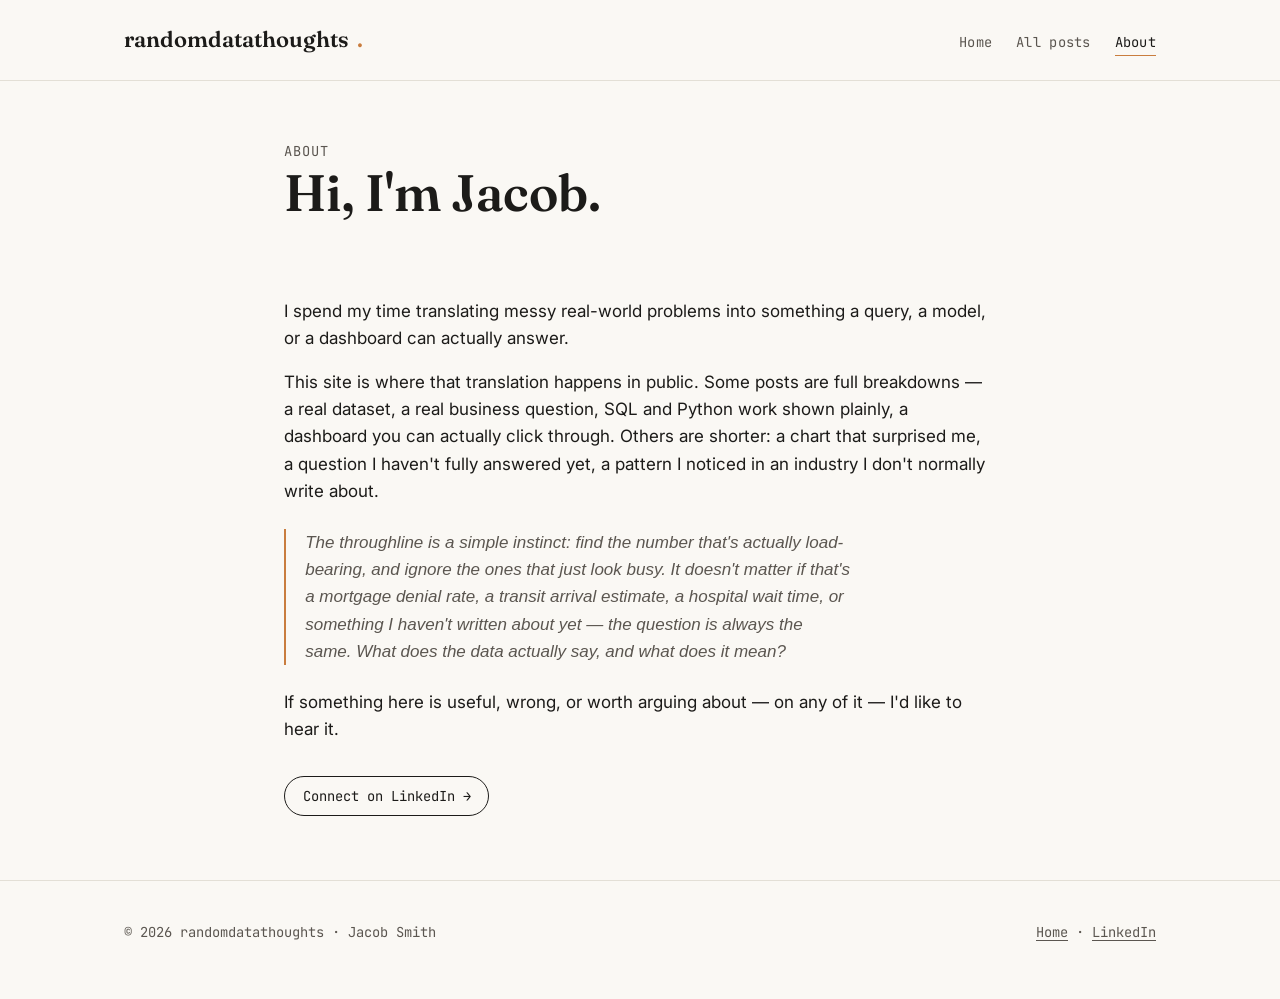
==== commit aa36b0c5: "Revert "Redesign site in a newspaper front-page style" This reverts commit e3809fed2df3b02e903f3d1f9" ====
--- a/about.html
+++ b/about.html
@@ -7,7 +7,7 @@
 <meta name="description" content="About Jacob Smith and why randomdatathoughts exists.">
 <link rel="preconnect" href="https://fonts.googleapis.com">
 <link rel="preconnect" href="https://fonts.gstatic.com" crossorigin>
-<link href="https://fonts.googleapis.com/css2?family=Libre+Caslon+Condensed:wght@500;700&family=Libre+Franklin:wght@400;500;600;700&family=Source+Serif+4:ital,opsz,wght@0,8..60,400;0,8..60,600;1,8..60,400&family=JetBrains+Mono:wght@400&display=swap" rel="stylesheet">
+<link href="https://fonts.googleapis.com/css2?family=Fraunces:ital,opsz,wght@0,9..144,400;0,9..144,600;1,9..144,500&family=Inter:wght@400;500;600&family=JetBrains+Mono:wght@400;500&display=swap" rel="stylesheet">
 <link rel="stylesheet" href="css/style.css">
 <link rel="icon" type="image/png" href="/favicon/favicon-96x96.png" sizes="96x96" />
 <link rel="icon" type="image/svg+xml" href="/favicon/favicon.svg" />
@@ -19,24 +19,12 @@
 <body>
 <a href="#main-content" class="skip-link">Skip to content</a>
 
-<div class="topbar">
-  <div class="wrap-wide topbar-row">
-    <span>Analysis &amp; takes by <a href="about.html">Jacob Smith</a></span>
-    <a href="https://www.linkedin.com/in/jacobjysmith/" target="_blank" rel="noopener">LinkedIn</a>
-  </div>
-</div>
-
-<header class="masthead masthead-compact">
-  <div class="wrap-wide">
-    <a class="wordmark" href="index.html">RandomDataThoughts.</a>
-    <nav class="section-nav" aria-label="Sections">
+<header class="masthead">
+  <div class="wrap-wide masthead-row">
+    <a class="wordmark" href="index.html">randomdatathoughts<span class="dot">.</span></a>
+    <nav class="nav-links" aria-label="Primary">
       <a href="index.html">Home</a>
-      <a href="archive.html#finance">Finance</a>
-      <a href="archive.html#real-estate">Real Estate</a>
-      <a href="archive.html#tech">Tech</a>
-      <a href="archive.html#transportation">Transportation</a>
-      <a href="archive.html#health">Health</a>
-      <a href="archive.html">All Posts</a>
+      <a href="archive.html">All posts</a>
       <a href="about.html" aria-current="page">About</a>
     </nav>
   </div>
@@ -82,8 +70,8 @@
 
 <footer class="site-footer">
   <div class="wrap-wide footer-row">
-    <a class="footer-wordmark" href="index.html">RandomDataThoughts.</a>
-    <span>© 2026 Jacob Smith · <a href="archive.html">All posts</a> · <a href="about.html">About</a> · <a href="https://www.linkedin.com/in/jacobjysmith/" target="_blank" rel="noopener">LinkedIn</a></span>
+    <span>© 2026 randomdatathoughts · Jacob Smith</span>
+    <span><a href="index.html">Home</a> · <a href="https://www.linkedin.com/in/jacobjysmith/" target="_blank" rel="noopener">LinkedIn</a></span>
   </div>
 </footer>
 
--- a/css/style.css
+++ b/css/style.css
@@ -1,29 +1,33 @@
 /* ============================================
    randomdatathoughts — design tokens
-   Newspaper-style layout: condensed serif headlines,
-   serif reading text, grotesque sans for labels and UI.
    ============================================ */
 :root {
   /* color */
-  --paper:       #FFFFFF;
-  --paper-dim:   #F5F4F0;
-  --ink:         #111111;
-  --ink-soft:    #4A4A4A;
-  --ink-muted:   #6B6B6B;
-  --rule:        #DADADA;
-  --accent:      #3D5A6C;   /* slate blue — charts, links in body text */
-  --kicker:      #7A5A1E;   /* dark gold — section labels / kickers */
-  --up:          #B3261E;   /* ticker: above portfolio default rate (worse) */
-  --down:        #1E7A3C;   /* ticker: below portfolio default rate (better) */
+  --paper:        #FAF8F4;
+  --paper-dim:     #F2EFE8;
+  --ink:          #1C1B19;
+  --ink-soft:     #5B5650;
+  --rule:         #E3DFD6;
+  --accent:       #3D5A6C;   /* slate blue — links, signature mark */
+  --accent-soft:  #DCE6EA;
+  --tag:          #C97D3E;   /* amber — category tags only */
+  --tag-soft:     #F3E3D2;
 
   /* type */
-  --font-display: "Libre Caslon Condensed", "Times New Roman", Georgia, serif;
-  --font-serif:   "Source Serif 4", Georgia, "Times New Roman", serif;
-  --font-sans:    "Libre Franklin", "Helvetica Neue", Arial, sans-serif;
+  --font-display: "Fraunces", Georgia, serif;
+  --font-body:    "Inter", -apple-system, BlinkMacSystemFont, sans-serif;
   --font-mono:    "JetBrains Mono", "SF Mono", Consolas, monospace;
 
-  --max-w: 680px;
-  --max-w-wide: 1200px;
+  /* scale */
+  --step--1: clamp(0.8rem, 0.78rem + 0.1vw, 0.875rem);
+  --step-0:  clamp(1rem, 0.97rem + 0.15vw, 1.0625rem);
+  --step-1:  clamp(1.2rem, 1.1rem + 0.4vw, 1.375rem);
+  --step-2:  clamp(1.6rem, 1.4rem + 0.9vw, 2rem);
+  --step-3:  clamp(2.2rem, 1.8rem + 1.8vw, 3.2rem);
+  --step-4:  clamp(2.8rem, 2.1rem + 3vw, 4.6rem);
+
+  --max-w: 760px;
+  --max-w-wide: 1080px;
 }
 
 * { box-sizing: border-box; }
@@ -36,13 +40,16 @@
   background: var(--ink);
   color: var(--paper);
   padding: 0.5rem 1rem;
-  font-family: var(--font-sans);
-  font-size: 0.85rem;
+  font-family: var(--font-mono);
+  font-size: var(--step--1);
+  border-radius: 0 0 4px 4px;
   text-decoration: none;
 }
 .skip-link:focus { top: 0; }
 
-html { scroll-behavior: smooth; }
+html {
+  scroll-behavior: smooth;
+}
 
 @media (prefers-reduced-motion: reduce) {
   html { scroll-behavior: auto; }
@@ -57,49 +64,44 @@
   margin: 0;
   background: var(--paper);
   color: var(--ink);
-  font-family: var(--font-sans);
-  font-size: 1rem;
-  line-height: 1.5;
+  font-family: var(--font-body);
+  font-size: var(--step-0);
+  line-height: 1.6;
   -webkit-font-smoothing: antialiased;
 }
 
 img, svg { max-width: 100%; display: block; }
 
 a {
-  color: var(--ink);
+  color: var(--accent);
   text-decoration-thickness: 1px;
   text-underline-offset: 3px;
 }
+a:hover { text-decoration-color: var(--tag); }
 
 a:focus-visible,
 button:focus-visible,
 input:focus-visible,
 textarea:focus-visible {
-  outline: 2px solid var(--ink);
+  outline: 2px solid var(--accent);
   outline-offset: 3px;
+  border-radius: 2px;
 }
 
 h1, h2, h3 {
   font-family: var(--font-display);
-  font-weight: 700;
-  line-height: 1.12;
-  margin: 0 0 0.4em;
-}
-
-/* small uppercase section label above a headline */
-.eyebrow,
-.kicker {
-  font-family: var(--font-sans);
-  font-size: 0.72rem;
-  font-weight: 700;
-  letter-spacing: 0.07em;
+  font-weight: 600;
+  line-height: 1.15;
+  margin: 0 0 0.5em;
+}
+
+.eyebrow {
+  font-family: var(--font-mono);
+  font-size: var(--step--1);
+  letter-spacing: 0.08em;
   text-transform: uppercase;
-  color: var(--kicker);
-}
-.kicker { display: block; margin-bottom: 0.45rem; }
-
-/* old signature squiggle — retired with the newspaper redesign */
-.mark { display: none; }
+  color: var(--ink-soft);
+}
 
 /* ============================================
    layout shells
@@ -116,411 +118,267 @@
 }
 
 /* ============================================
-   top bar + ticker
-   ============================================ */
-.topbar {
+   masthead / nav
+   ============================================ */
+.masthead {
+  border-bottom: 1px solid var(--rule);
+  padding: 1.4rem 0;
+}
+.masthead-row {
+  display: flex;
+  align-items: baseline;
+  justify-content: space-between;
+  gap: 1rem;
+  flex-wrap: wrap;
+}
+.wordmark {
+  font-family: var(--font-display);
+  font-size: var(--step-1);
+  font-weight: 600;
+  color: var(--ink);
+  text-decoration: none;
+  display: inline-flex;
+  align-items: baseline;
+  gap: 0.5rem;
+}
+.wordmark:hover { text-decoration: none; }
+.wordmark .dot { color: var(--tag); }
+
+.nav-links {
+  display: flex;
+  gap: 1.5rem;
+  font-family: var(--font-mono);
+  font-size: var(--step--1);
+  letter-spacing: 0.02em;
+}
+.nav-links a {
+  color: var(--ink-soft);
+  text-decoration: none;
+  border-bottom: 1px solid transparent;
+  padding-bottom: 2px;
+}
+.nav-links a:hover,
+.nav-links a[aria-current="page"] {
+  color: var(--ink);
+  border-bottom-color: var(--tag);
+}
+
+/* ============================================
+   hero (home)
+   ============================================ */
+.hero {
+  padding: 4.5rem 0 4rem;
+}
+.hero h1 {
+  font-size: var(--step-4);
+  max-width: 14ch;
+  letter-spacing: -0.01em;
+}
+.hero .lede {
+  max-width: 46ch;
+  font-size: var(--step-1);
+  color: var(--ink-soft);
+  margin-top: 1rem;
+}
+.hero .cadence {
+  margin-top: 2.5rem;
+  display: inline-flex;
+  align-items: center;
+  gap: 0.6rem;
+  font-family: var(--font-mono);
+  font-size: var(--step--1);
+  color: var(--ink-soft);
+}
+
+/* signature mark: a small hand-drawn-feeling sparkline tick.
+   Each instance can carry a slightly different path via data attr
+   for the "random" half of the brand, "data" half via its shape. */
+.mark {
+  width: 28px;
+  height: 16px;
+  flex-shrink: 0;
+}
+.mark path {
+  fill: none;
+  stroke: var(--accent);
+  stroke-width: 1.6;
+  stroke-linecap: round;
+  stroke-linejoin: round;
+}
+
+/* ============================================
+   entry list (homepage preview + archive)
+   ============================================ */
+.entry-list {
+  border-top: 1px solid var(--rule);
+}
+.entry {
+  display: grid;
+  grid-template-columns: 120px 1fr;
+  gap: 1.5rem;
+  padding: 1.9rem 0;
+  border-bottom: 1px solid var(--rule);
+  text-decoration: none;
+  color: inherit;
+  transition: background-color 0.15s ease;
+}
+.entry:hover { background-color: var(--paper-dim); }
+.entry:hover .entry-title { color: var(--accent); }
+.entry-meta {
+  font-family: var(--font-mono);
+  font-size: var(--step--1);
+  color: var(--ink-soft);
+  display: flex;
+  flex-direction: column;
+  gap: 0.5rem;
+  padding-top: 0.2rem;
+}
+.entry-title {
+  font-family: var(--font-display);
+  font-size: var(--step-2);
+  font-weight: 600;
+  margin: 0 0 0.4rem;
+  transition: color 0.15s ease;
+}
+.entry-dek {
+  color: var(--ink-soft);
+  font-size: var(--step-0);
+  max-width: 56ch;
+}
+.tag {
+  display: inline-block;
+  font-family: var(--font-mono);
+  font-size: 0.72rem;
+  letter-spacing: 0.04em;
+  text-transform: uppercase;
+  color: var(--tag);
+  background: var(--tag-soft);
+  padding: 0.18rem 0.5rem;
+  border-radius: 3px;
+  width: fit-content;
+}
+.tag.type-quick {
+  color: var(--accent);
+  background: var(--accent-soft);
+}
+
+@media (max-width: 600px) {
+  .entry { grid-template-columns: 1fr; gap: 0.5rem; }
+  .entry-meta { flex-direction: row; align-items: center; }
+}
+
+/* ============================================
+   section labels
+   ============================================ */
+.section-label {
+  display: flex;
+  align-items: baseline;
+  justify-content: space-between;
+  padding-top: 3rem;
+  margin-bottom: 0.5rem;
+}
+.section-label h2 {
+  font-size: var(--step-1);
+}
+.section-label a {
+  font-family: var(--font-mono);
+  font-size: var(--step--1);
+  text-decoration: none;
+}
+
+/* ============================================
+   post page
+   ============================================ */
+.post-header {
+  padding: 3.5rem 0 2rem;
+  border-bottom: 1px solid var(--rule);
+}
+.post-header .eyebrow-row {
+  display: flex;
+  align-items: center;
+  gap: 0.75rem;
+  margin-bottom: 1rem;
+}
+.post-header h1 {
+  font-size: var(--step-3);
+  max-width: 20ch;
+}
+.post-dek {
+  font-size: var(--step-1);
+  color: var(--ink-soft);
+  max-width: 50ch;
+  margin-top: 0.75rem;
+}
+.post-byline {
+  margin-top: 1.5rem;
+  font-family: var(--font-mono);
+  font-size: var(--step--1);
+  color: var(--ink-soft);
+}
+.post-byline a { color: var(--ink-soft); text-decoration-color: var(--rule); }
+
+.post-body {
+  padding: 2.5rem 0 4rem;
+  font-size: var(--step-0);
+}
+.post-body > * + * { margin-top: 1.3em; }
+.post-body h2 {
+  font-size: var(--step-2);
+  margin-top: 2.2em;
+}
+.post-body h3 {
+  font-size: var(--step-1);
+  margin-top: 1.8em;
+}
+.post-body p { max-width: 68ch; }
+.post-body ul, .post-body ol {
+  max-width: 68ch;
+  padding-left: 1.3em;
+}
+.post-body li + li { margin-top: 0.4em; }
+.post-body blockquote {
+  border-left: 2px solid var(--tag);
+  margin: 0;
+  padding-left: 1.2rem;
+  font-style: italic;
+  color: var(--ink-soft);
+  max-width: 60ch;
+}
+.post-body code {
+  font-family: var(--font-mono);
+  font-size: 0.9em;
+  background: var(--paper-dim);
+  padding: 0.1em 0.4em;
+  border-radius: 3px;
+}
+.post-body pre {
   background: var(--ink);
   color: var(--paper);
-  font-size: 0.78rem;
-  font-weight: 600;
-}
-.topbar-row {
-  display: flex;
-  justify-content: space-between;
-  gap: 1rem;
-  padding-block: 0.45rem;
-}
-.topbar a { color: var(--paper); text-decoration: none; }
-.topbar a:hover { text-decoration: underline; }
-
-.ticker {
-  border-bottom: 1px solid var(--rule);
-  font-size: 0.82rem;
-}
-.ticker-row {
-  display: flex;
-  align-items: baseline;
-  gap: 1.6rem;
-  padding-block: 0.6rem;
+  padding: 1.2rem 1.4rem;
+  border-radius: 6px;
   overflow-x: auto;
-  white-space: nowrap;
-  scrollbar-width: none;
-  /* fade at the right edge signals the strip scrolls */
-  -webkit-mask-image: linear-gradient(to right, #000 calc(100% - 3rem), transparent);
-          mask-image: linear-gradient(to right, #000 calc(100% - 3rem), transparent);
-}
-.ticker-row::-webkit-scrollbar { display: none; }
-.ticker-label {
-  font-weight: 700;
-  font-size: 0.7rem;
-  letter-spacing: 0.07em;
-  text-transform: uppercase;
-  color: var(--ink-muted);
-  text-decoration: none;
-}
-.ticker-label:hover { color: var(--ink); }
-.tick { display: inline-flex; gap: 0.4rem; align-items: baseline; }
-.tick-name { font-weight: 600; }
-.tick-value { font-weight: 700; font-variant-numeric: tabular-nums; }
-.tick-delta { font-variant-numeric: tabular-nums; font-size: 0.78rem; }
-.tick.is-up .tick-value,
-.tick.is-up .tick-delta { color: var(--up); }
-.tick.is-down .tick-value,
-.tick.is-down .tick-delta { color: var(--down); }
-
-/* ============================================
-   masthead / section nav
-   ============================================ */
-.masthead {
-  text-align: center;
-  padding-top: 1.7rem;
-}
-.wordmark {
-  font-family: var(--font-display);
-  font-weight: 700;
-  font-size: clamp(1.9rem, 0.6rem + 6.5vw, 4.6rem);
-  line-height: 1;
-  letter-spacing: -0.01em;
-  color: var(--ink);
-  text-decoration: none;
-}
-.edition-line {
-  margin: 0.7rem 0 0;
-  font-size: 0.78rem;
-  color: var(--ink-soft);
-}
-.edition-line span + span::before {
-  content: "|";
-  color: var(--rule);
-  margin: 0 0.7rem;
-}
-.section-nav {
-  display: flex;
-  justify-content: center;
-  flex-wrap: wrap;
-  gap: 0.35rem 1.5rem;
-  margin-top: 1.1rem;
-  padding-block: 0.75rem;
-  border-top: 1px solid var(--rule);
-  border-bottom: 1px solid var(--rule);
-  font-size: 0.92rem;
-}
-@media (max-width: 640px) {
-  .edition-line span + span { display: none; }
-  .section-nav { gap: 0.35rem 1.1rem; font-size: 0.88rem; }
-}
-.section-nav a {
-  color: var(--ink);
-  text-decoration: none;
-}
-.section-nav a:hover { text-decoration: underline; }
-.section-nav a[aria-current="page"] { font-weight: 700; }
-
-/* inner pages get a smaller nameplate */
-.masthead-compact { padding-top: 1.2rem; }
-.masthead-compact .wordmark { font-size: clamp(2rem, 1.4rem + 2.4vw, 2.9rem); }
-.masthead-compact .section-nav { margin-top: 0.9rem; }
-
-/* ============================================
-   front page (home)
-   ============================================ */
-.front {
-  display: grid;
-  grid-template-columns: minmax(0, 1fr) minmax(0, 2.1fr) minmax(0, 1fr);
-  grid-template-areas: "left lead right";
-  gap: 2.25rem;
-  padding-block: 1.8rem 3.5rem;
-}
-.front-left  { grid-area: left; }
-.front-lead  { grid-area: lead; }
-.front-right { grid-area: right; }
-
-.story {
-  padding-bottom: 1.3rem;
-  margin-bottom: 1.3rem;
-  border-bottom: 1px solid var(--rule);
-}
-.story:last-child { border-bottom: 0; margin-bottom: 0; }
-.story-headline {
-  font-size: 1.7rem;
-  margin-bottom: 0.45rem;
-}
-.story-headline a { color: var(--ink); text-decoration: none; }
-.story-headline a:hover { color: var(--ink-soft); }
-.story-summary {
-  margin: 0;
-  font-size: 0.95rem;
-  line-height: 1.5;
-  color: #333;
-}
-.story-meta {
-  margin: 0.6rem 0 0;
-  font-size: 0.75rem;
-  color: var(--ink-muted);
-}
-
-.front-lead .story { text-align: center; border-bottom: 0; padding-top: 1.2rem; }
-.front-lead .story-headline {
-  font-size: clamp(2rem, 1.3rem + 2.3vw, 2.9rem);
-  line-height: 1.06;
-}
-.front-lead .story-summary {
-  font-size: 1.02rem;
-  max-width: 58ch;
-  margin-inline: auto;
-}
-
-.rail-heading {
-  font-size: 1.75rem;
-  color: var(--kicker);
-  margin-bottom: 0.9rem;
-}
-.front-right .story-headline { font-size: 1.4rem; }
-
-.about-card {
-  border-top: 3px solid var(--ink);
-  padding-top: 0.9rem;
-  margin-top: 1.6rem;
-  font-size: 0.9rem;
-  color: #333;
-}
-.about-card p { margin: 0 0 0.6rem; }
-.about-card a { font-weight: 600; }
-
-/* lead chart (stands in for a lead photo) */
-.chart-figure {
-  margin: 0;
-  background: var(--paper-dim);
-  padding: 1.3rem 1.4rem 1rem;
-}
-.chart-figure a { text-decoration: none; color: inherit; display: block; }
-.chart-title {
-  font-weight: 700;
-  font-size: 1rem;
-  margin: 0;
-}
-.chart-sub {
-  font-size: 0.82rem;
-  color: var(--ink-soft);
-  margin: 0.2rem 0 0.6rem;
-}
-.chart-figure svg { width: 100%; height: auto; }
-.chart-figure svg text { font-family: var(--font-sans); fill: var(--ink-soft); font-size: 15px; }
-.chart-figure svg .val {
-  fill: var(--ink);
-  font-weight: 700;
-  font-size: 14px;
-  /* knock the reference line out behind value labels */
-  paint-order: stroke;
-  stroke: var(--paper-dim);
-  stroke-width: 5px;
-}
-.chart-figure svg .grid { stroke: #E2E0D8; stroke-width: 1; }
-.chart-figure svg .bar { fill: var(--accent); }
-.chart-figure svg .bar:hover { fill: #2C4452; }
-.chart-figure svg .ref { stroke: var(--ink); stroke-width: 1.5; stroke-dasharray: 4 3; }
-.chart-figure figcaption {
-  font-size: 0.72rem;
-  color: var(--ink-muted);
-  margin-top: 0.5rem;
-}
-
-@media (max-width: 960px) {
-  .front {
-    grid-template-columns: minmax(0, 1fr) minmax(0, 1fr);
-    grid-template-areas: "lead lead" "left right";
-  }
-}
-@media (max-width: 640px) {
-  .front {
-    grid-template-columns: minmax(0, 1fr);
-    grid-template-areas: "lead" "left" "right";
-    gap: 1.5rem;
-  }
-}
-
-/* ============================================
-   section pages (archive)
-   ============================================ */
-.page-head {
-  padding-top: 2.2rem;
-  border-bottom: 3px solid var(--ink);
-  padding-bottom: 0.8rem;
-}
-.page-head h1 {
-  font-size: clamp(2.2rem, 1.6rem + 2vw, 3rem);
-  margin: 0.2rem 0 0;
-}
-
-.filters {
-  display: flex;
-  flex-wrap: wrap;
-  gap: 0.25rem 1.4rem;
-  padding: 0.9rem 0 0;
-  border-bottom: 1px solid var(--rule);
-}
-.filter-btn {
-  font-family: var(--font-sans);
-  font-size: 0.88rem;
-  background: none;
-  border: 0;
-  border-bottom: 3px solid transparent;
-  padding: 0.3rem 0 0.55rem;
-  cursor: pointer;
-  color: var(--ink-soft);
-}
-.filter-btn:hover { color: var(--ink); }
-.filter-btn[aria-pressed="true"] {
-  color: var(--ink);
-  font-weight: 700;
-  border-bottom-color: var(--ink);
-}
-
-.entry-list { border-top: 0; }
-.entry {
-  display: grid;
-  grid-template-columns: 150px minmax(0, 1fr);
-  gap: 1.5rem;
-  padding: 1.5rem 0;
-  border-bottom: 1px solid var(--rule);
-  color: inherit;
-  text-decoration: none;
-}
-.entry:hover .entry-title { color: var(--ink-soft); }
-.entry-meta {
-  font-size: 0.75rem;
-  color: var(--ink-muted);
-  display: flex;
-  flex-direction: column;
-  gap: 0.35rem;
-  padding-top: 0.3rem;
-}
-.entry-title {
-  font-size: 1.75rem;
-  margin: 0 0 0.35rem;
-}
-.entry-dek {
-  margin: 0;
-  color: #333;
-  font-size: 0.97rem;
-  max-width: 64ch;
-}
-.tag {
-  font-size: 0.7rem;
-  font-weight: 700;
-  letter-spacing: 0.07em;
-  text-transform: uppercase;
-  color: var(--kicker);
-}
-.tag.type-quick { color: var(--ink-soft); }
-
-.empty-state {
-  padding: 3rem 0;
-  color: var(--ink-muted);
-  font-size: 0.9rem;
-}
-
-@media (max-width: 600px) {
-  .entry { grid-template-columns: 1fr; gap: 0.4rem; }
-  .entry-meta { flex-direction: row; gap: 0.8rem; }
-}
-
-/* ============================================
-   article page
-   ============================================ */
-.post-header {
-  padding-block: 2.4rem 1.4rem;
-  border-bottom: 1px solid var(--rule);
-}
-.post-header .eyebrow-row { margin-bottom: 0.7rem; }
-.post-header h1 {
-  font-size: clamp(2.2rem, 1.5rem + 2.6vw, 3.2rem);
-  line-height: 1.06;
-  letter-spacing: -0.005em;
-}
-.post-dek {
-  font-family: var(--font-serif);
-  font-size: 1.28rem;
-  line-height: 1.4;
-  color: var(--ink-soft);
-  margin: 0.8rem 0 0;
-}
-.post-byline {
-  margin: 1.3rem 0 0;
-  font-size: 0.85rem;
-  color: var(--ink-muted);
-}
-.post-byline a {
-  color: var(--ink);
-  font-weight: 700;
-  text-decoration: none;
-}
-.post-byline a:hover { text-decoration: underline; }
-
-.post-body {
-  padding-block: 2rem 3.5rem;
-  font-family: var(--font-serif);
-  font-size: 1.15rem;
-  line-height: 1.65;
-}
-.post-body > * + * { margin-top: 1.15em; }
-.post-body > :first-child { margin-top: 0; }
-.post-body p { margin-bottom: 0; }
-.post-body a { color: var(--accent); }
-.post-body h2 {
-  font-family: var(--font-sans);
-  font-size: 1.25rem;
-  line-height: 1.3;
-  margin-top: 2.1em;
-  margin-bottom: 0;
-}
-.post-body h3 {
-  font-family: var(--font-sans);
-  font-size: 1.05rem;
-  line-height: 1.35;
-  margin-top: 1.8em;
-  margin-bottom: 0;
-}
-.post-body ul, .post-body ol { padding-left: 1.3em; margin-bottom: 0; }
-.post-body li + li { margin-top: 0.4em; }
-.post-body blockquote {
-  border-left: 3px solid var(--ink);
-  margin-inline: 0;
-  padding-left: 1.2rem;
-  font-style: italic;
-  color: var(--ink-soft);
-}
-.post-body code {
-  font-family: var(--font-mono);
-  font-size: 0.8em;
-  background: var(--paper-dim);
-  padding: 0.1em 0.35em;
-}
-.post-body pre {
-  background: var(--paper-dim);
-  color: var(--ink);
-  border-left: 3px solid var(--rule);
-  padding: 1.1rem 1.3rem;
-  overflow-x: auto;
-  font-family: var(--font-mono);
-  font-size: 0.82rem;
+  font-family: var(--font-mono);
+  font-size: 0.85em;
   line-height: 1.55;
 }
-.post-body pre code { background: none; padding: 0; font-size: inherit; }
+.post-body pre code { background: none; padding: 0; color: inherit; }
 
 /* embedded viz / video frames */
-.embed-frame { margin: 2.2rem 0; }
+.embed-frame {
+  margin: 2.2rem 0;
+}
 .embed-frame .embed-label {
-  font-family: var(--font-sans);
-  font-size: 0.78rem;
-  color: var(--ink-muted);
-  margin-bottom: 0.5rem;
+  font-family: var(--font-mono);
+  font-size: var(--step--1);
+  color: var(--ink-soft);
+  margin-bottom: 0.6rem;
   display: block;
 }
 .embed-box {
   position: relative;
   width: 100%;
   border: 1px solid var(--rule);
+  border-radius: 8px;
   overflow: hidden;
   background: var(--paper-dim);
 }
@@ -541,75 +399,87 @@
   border: 0;
 }
 
-/* takeaway box */
+/* pull quote / takeaway box */
 .takeaway {
-  border-top: 3px solid var(--ink);
-  border-bottom: 1px solid var(--rule);
-  padding: 0.9rem 0 1.1rem;
-}
-.takeaway .eyebrow { display: block; }
+  border: 1px solid var(--rule);
+  background: var(--paper-dim);
+  border-radius: 8px;
+  padding: 1.4rem 1.6rem;
+  max-width: 64ch;
+}
+.takeaway .eyebrow { margin-bottom: 0.5rem; }
 
 /* footer nav between posts */
 .post-footer-nav {
   border-top: 1px solid var(--rule);
-  padding: 2rem 1.5rem;
+  padding: 2.5rem 0;
   display: flex;
   justify-content: space-between;
   gap: 1.5rem;
   flex-wrap: wrap;
 }
-.post-footer-nav a { text-decoration: none; max-width: 32rem; }
-.post-footer-nav .dir {
-  display: block;
-  margin-bottom: 0.3rem;
-  font-size: 0.72rem;
-  font-weight: 700;
-  letter-spacing: 0.07em;
-  text-transform: uppercase;
-  color: var(--kicker);
-}
-.post-footer-nav .ttl {
-  font-family: var(--font-display);
-  font-weight: 700;
-  font-size: 1.35rem;
-  line-height: 1.15;
-  color: var(--ink);
-}
-.post-footer-nav a:hover .ttl { color: var(--ink-soft); }
+.post-footer-nav a {
+  text-decoration: none;
+  font-family: var(--font-mono);
+  font-size: var(--step--1);
+}
+.post-footer-nav .dir { color: var(--ink-soft); display: block; margin-bottom: 0.3rem; }
+.post-footer-nav .ttl { font-family: var(--font-display); font-size: var(--step-0); color: var(--ink); }
+
+/* ============================================
+   filters (archive page)
+   ============================================ */
+.filters {
+  display: flex;
+  flex-wrap: wrap;
+  gap: 0.6rem;
+  padding: 2rem 0 1rem;
+}
+.filter-btn {
+  font-family: var(--font-mono);
+  font-size: var(--step--1);
+  background: none;
+  border: 1px solid var(--rule);
+  border-radius: 20px;
+  padding: 0.35rem 0.9rem;
+  cursor: pointer;
+  color: var(--ink-soft);
+}
+.filter-btn:hover { border-color: var(--accent); color: var(--ink); }
+.filter-btn[aria-pressed="true"] {
+  background: var(--ink);
+  border-color: var(--ink);
+  color: var(--paper);
+}
 
 /* ============================================
    about page
    ============================================ */
 .about-hero {
-  padding: 2.4rem 0 3rem;
+  padding: 3.5rem 0 2rem;
   display: grid;
-  gap: 1.5rem;
-}
-.about-hero h1 {
-  font-size: clamp(2.2rem, 1.5rem + 2.6vw, 3.2rem);
-  margin-top: 0.5rem;
-}
-.about-body {
-  font-family: var(--font-serif);
-  font-size: 1.15rem;
-  line-height: 1.65;
-}
+  grid-template-columns: 1fr;
+  gap: 2rem;
+}
+.about-hero h1 { font-size: var(--step-3); }
+.about-body p { max-width: 64ch; }
 .about-body blockquote {
-  border-left: 3px solid var(--ink);
+  border-left: 2px solid var(--tag);
   margin: 1.5rem 0;
   padding-left: 1.2rem;
   font-style: italic;
   color: var(--ink-soft);
+  max-width: 60ch;
 }
 .linkedin-pill {
-  display: inline-block;
-  font-family: var(--font-sans);
-  font-size: 0.78rem;
-  font-weight: 700;
-  letter-spacing: 0.07em;
-  text-transform: uppercase;
+  display: inline-flex;
+  align-items: center;
+  gap: 0.5rem;
+  font-family: var(--font-mono);
+  font-size: var(--step--1);
   border: 1px solid var(--ink);
-  padding: 0.55rem 1rem;
+  border-radius: 20px;
+  padding: 0.5rem 1.1rem;
   text-decoration: none;
   color: var(--ink);
   margin-top: 1rem;
@@ -621,31 +491,24 @@
   margin-top: 2.5rem;
   padding-top: 2rem;
 }
-.now-box h2 { font-size: 1.4rem; }
+.now-box h2 { font-size: var(--step-1); }
 .now-box ul { padding-left: 1.2em; }
 
 /* ============================================
    footer
    ============================================ */
 footer.site-footer {
-  border-top: 3px solid var(--ink);
+  border-top: 1px solid var(--rule);
   margin-top: 2rem;
-  padding: 1.6rem 0 3rem;
-  font-size: 0.8rem;
-  color: var(--ink-muted);
-}
-.footer-wordmark {
-  font-family: var(--font-display);
-  font-weight: 700;
-  font-size: 1.6rem;
-  color: var(--ink);
-  text-decoration: none;
-}
-footer.site-footer a:not(.footer-wordmark) { color: var(--ink-soft); }
+  padding: 2.5rem 0 3.5rem;
+  font-family: var(--font-mono);
+  font-size: var(--step--1);
+  color: var(--ink-soft);
+}
+footer.site-footer a { color: var(--ink-soft); }
 .footer-row {
   display: flex;
   justify-content: space-between;
-  align-items: baseline;
   flex-wrap: wrap;
   gap: 1rem;
 }
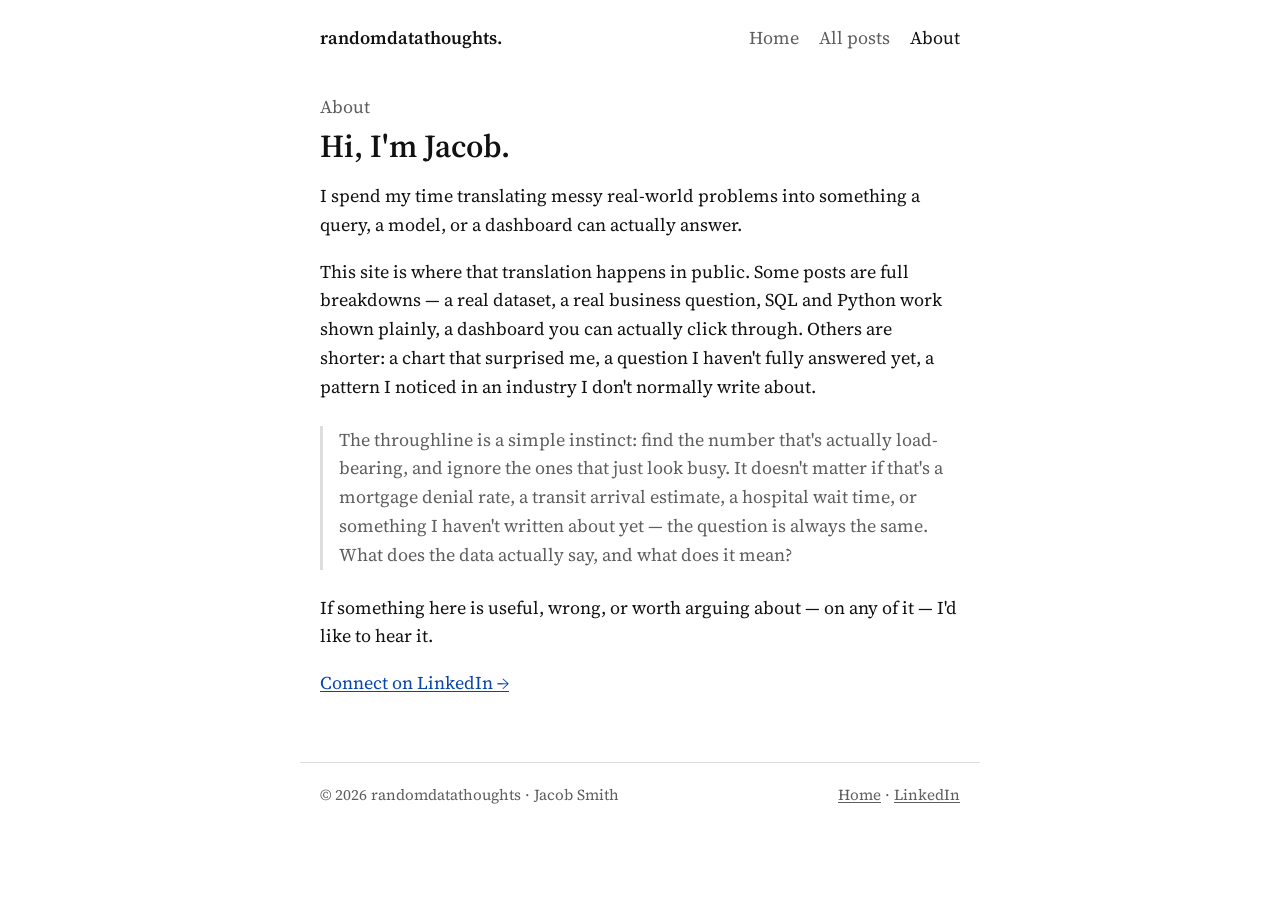
==== commit dcf06b19: "Simplify site design: one typeface, black on white, plain post lists Replace the three-font editoria" ====
--- a/about.html
+++ b/about.html
@@ -7,7 +7,7 @@
 <meta name="description" content="About Jacob Smith and why randomdatathoughts exists.">
 <link rel="preconnect" href="https://fonts.googleapis.com">
 <link rel="preconnect" href="https://fonts.gstatic.com" crossorigin>
-<link href="https://fonts.googleapis.com/css2?family=Fraunces:ital,opsz,wght@0,9..144,400;0,9..144,600;1,9..144,500&family=Inter:wght@400;500;600&family=JetBrains+Mono:wght@400;500&display=swap" rel="stylesheet">
+<link href="https://fonts.googleapis.com/css2?family=Source+Serif+4:ital,opsz,wght@0,8..60,400;0,8..60,600;1,8..60,400&display=swap" rel="stylesheet">
 <link rel="stylesheet" href="css/style.css">
 <link rel="icon" type="image/png" href="/favicon/favicon-96x96.png" sizes="96x96" />
 <link rel="icon" type="image/svg+xml" href="/favicon/favicon.svg" />
@@ -20,7 +20,7 @@
 <a href="#main-content" class="skip-link">Skip to content</a>
 
 <header class="masthead">
-  <div class="wrap-wide masthead-row">
+  <div class="wrap masthead-row">
     <a class="wordmark" href="index.html">randomdatathoughts<span class="dot">.</span></a>
     <nav class="nav-links" aria-label="Primary">
       <a href="index.html">Home</a>
@@ -69,7 +69,7 @@
 </main>
 
 <footer class="site-footer">
-  <div class="wrap-wide footer-row">
+  <div class="wrap footer-row">
     <span>© 2026 randomdatathoughts · Jacob Smith</span>
     <span><a href="index.html">Home</a> · <a href="https://www.linkedin.com/in/jacobjysmith/" target="_blank" rel="noopener">LinkedIn</a></span>
   </div>
--- a/css/style.css
+++ b/css/style.css
@@ -1,390 +1,196 @@
 /* ============================================
-   randomdatathoughts — design tokens
+   randomdatathoughts
+   One typeface, black on white, one link color.
    ============================================ */
 :root {
-  /* color */
-  --paper:        #FAF8F4;
-  --paper-dim:     #F2EFE8;
-  --ink:          #1C1B19;
-  --ink-soft:     #5B5650;
-  --rule:         #E3DFD6;
-  --accent:       #3D5A6C;   /* slate blue — links, signature mark */
-  --accent-soft:  #DCE6EA;
-  --tag:          #C97D3E;   /* amber — category tags only */
-  --tag-soft:     #F3E3D2;
-
-  /* type */
-  --font-display: "Fraunces", Georgia, serif;
-  --font-body:    "Inter", -apple-system, BlinkMacSystemFont, sans-serif;
-  --font-mono:    "JetBrains Mono", "SF Mono", Consolas, monospace;
-
-  /* scale */
-  --step--1: clamp(0.8rem, 0.78rem + 0.1vw, 0.875rem);
-  --step-0:  clamp(1rem, 0.97rem + 0.15vw, 1.0625rem);
-  --step-1:  clamp(1.2rem, 1.1rem + 0.4vw, 1.375rem);
-  --step-2:  clamp(1.6rem, 1.4rem + 0.9vw, 2rem);
-  --step-3:  clamp(2.2rem, 1.8rem + 1.8vw, 3.2rem);
-  --step-4:  clamp(2.8rem, 2.1rem + 3vw, 4.6rem);
-
-  --max-w: 760px;
+  --bg:      #FFFFFF;
+  --bg-dim:  #F4F4F4;
+  --ink:     #111111;
+  --ink-soft:#5E5E5E;
+  --rule:    #DDDDDD;
+  --link:    #0645AD;
+
+  --font:      "Source Serif 4", Georgia, "Times New Roman", serif;
+  --font-mono: ui-monospace, "SF Mono", Menlo, Consolas, monospace;
+
+  --max-w: 680px;
   --max-w-wide: 1080px;
 }
 
 * { box-sizing: border-box; }
+
+body {
+  margin: 0;
+  background: var(--bg);
+  color: var(--ink);
+  font-family: var(--font);
+  font-size: 1.125rem;
+  line-height: 1.6;
+}
+
+img, svg { max-width: 100%; }
+
+a { color: var(--link); text-underline-offset: 2px; }
+
+a:focus-visible,
+button:focus-visible {
+  outline: 2px solid var(--link);
+  outline-offset: 2px;
+}
+
+h1, h2, h3 {
+  font-weight: 600;
+  line-height: 1.25;
+}
 
 .skip-link {
   position: absolute;
   top: -100%;
   left: 1rem;
-  z-index: 100;
   background: var(--ink);
-  color: var(--paper);
-  padding: 0.5rem 1rem;
-  font-family: var(--font-mono);
-  font-size: var(--step--1);
-  border-radius: 0 0 4px 4px;
-  text-decoration: none;
+  color: var(--bg);
+  padding: 0.4rem 0.8rem;
 }
 .skip-link:focus { top: 0; }
 
-html {
-  scroll-behavior: smooth;
-}
-
-@media (prefers-reduced-motion: reduce) {
-  html { scroll-behavior: auto; }
-  *, *::before, *::after {
-    animation-duration: 0.001ms !important;
-    animation-iteration-count: 1 !important;
-    transition-duration: 0.001ms !important;
-  }
-}
-
-body {
-  margin: 0;
-  background: var(--paper);
-  color: var(--ink);
-  font-family: var(--font-body);
-  font-size: var(--step-0);
-  line-height: 1.6;
-  -webkit-font-smoothing: antialiased;
-}
-
-img, svg { max-width: 100%; display: block; }
-
-a {
-  color: var(--accent);
-  text-decoration-thickness: 1px;
-  text-underline-offset: 3px;
-}
-a:hover { text-decoration-color: var(--tag); }
-
-a:focus-visible,
-button:focus-visible,
-input:focus-visible,
-textarea:focus-visible {
-  outline: 2px solid var(--accent);
-  outline-offset: 3px;
-  border-radius: 2px;
-}
-
-h1, h2, h3 {
-  font-family: var(--font-display);
-  font-weight: 600;
-  line-height: 1.15;
-  margin: 0 0 0.5em;
-}
-
-.eyebrow {
-  font-family: var(--font-mono);
-  font-size: var(--step--1);
-  letter-spacing: 0.08em;
-  text-transform: uppercase;
-  color: var(--ink-soft);
-}
-
-/* ============================================
-   layout shells
-   ============================================ */
 .wrap {
   max-width: var(--max-w);
   margin: 0 auto;
-  padding: 0 1.5rem;
-}
-.wrap-wide {
-  max-width: var(--max-w-wide);
-  margin: 0 auto;
-  padding: 0 1.5rem;
-}
-
-/* ============================================
-   masthead / nav
-   ============================================ */
-.masthead {
-  border-bottom: 1px solid var(--rule);
-  padding: 1.4rem 0;
-}
+  padding-inline: 1.25rem;
+}
+
+/* ---------- header ---------- */
+.masthead { padding-block: 1.5rem 0; }
 .masthead-row {
   display: flex;
+  justify-content: space-between;
   align-items: baseline;
-  justify-content: space-between;
-  gap: 1rem;
-  flex-wrap: wrap;
+  flex-wrap: wrap;
+  gap: 0.5rem 1.5rem;
 }
 .wordmark {
-  font-family: var(--font-display);
-  font-size: var(--step-1);
   font-weight: 600;
   color: var(--ink);
   text-decoration: none;
-  display: inline-flex;
-  align-items: baseline;
-  gap: 0.5rem;
-}
-.wordmark:hover { text-decoration: none; }
-.wordmark .dot { color: var(--tag); }
-
-.nav-links {
-  display: flex;
-  gap: 1.5rem;
-  font-family: var(--font-mono);
-  font-size: var(--step--1);
-  letter-spacing: 0.02em;
-}
-.nav-links a {
-  color: var(--ink-soft);
-  text-decoration: none;
-  border-bottom: 1px solid transparent;
-  padding-bottom: 2px;
-}
-.nav-links a:hover,
-.nav-links a[aria-current="page"] {
-  color: var(--ink);
-  border-bottom-color: var(--tag);
-}
-
-/* ============================================
-   hero (home)
-   ============================================ */
-.hero {
-  padding: 4.5rem 0 4rem;
-}
-.hero h1 {
-  font-size: var(--step-4);
-  max-width: 14ch;
-  letter-spacing: -0.01em;
-}
-.hero .lede {
-  max-width: 46ch;
-  font-size: var(--step-1);
-  color: var(--ink-soft);
-  margin-top: 1rem;
-}
-.hero .cadence {
-  margin-top: 2.5rem;
-  display: inline-flex;
-  align-items: center;
-  gap: 0.6rem;
-  font-family: var(--font-mono);
-  font-size: var(--step--1);
-  color: var(--ink-soft);
-}
-
-/* signature mark: a small hand-drawn-feeling sparkline tick.
-   Each instance can carry a slightly different path via data attr
-   for the "random" half of the brand, "data" half via its shape. */
-.mark {
-  width: 28px;
-  height: 16px;
-  flex-shrink: 0;
-}
-.mark path {
-  fill: none;
-  stroke: var(--accent);
-  stroke-width: 1.6;
-  stroke-linecap: round;
-  stroke-linejoin: round;
-}
-
-/* ============================================
-   entry list (homepage preview + archive)
-   ============================================ */
-.entry-list {
-  border-top: 1px solid var(--rule);
+}
+.nav-links { display: flex; gap: 1.25rem; }
+.nav-links a { color: var(--ink-soft); text-decoration: none; }
+.nav-links a:hover { text-decoration: underline; }
+.nav-links a[aria-current="page"] { color: var(--ink); }
+
+/* ---------- home ---------- */
+.intro { margin-block: 2.5rem; }
+.intro p { margin: 0; }
+
+/* ---------- post lists (home + archive) ---------- */
+.post-list {
+  list-style: none;
+  margin: 0;
+  padding: 0;
 }
 .entry {
   display: grid;
-  grid-template-columns: 120px 1fr;
-  gap: 1.5rem;
-  padding: 1.9rem 0;
-  border-bottom: 1px solid var(--rule);
-  text-decoration: none;
-  color: inherit;
-  transition: background-color 0.15s ease;
-}
-.entry:hover { background-color: var(--paper-dim); }
-.entry:hover .entry-title { color: var(--accent); }
-.entry-meta {
-  font-family: var(--font-mono);
-  font-size: var(--step--1);
-  color: var(--ink-soft);
-  display: flex;
-  flex-direction: column;
-  gap: 0.5rem;
-  padding-top: 0.2rem;
-}
-.entry-title {
-  font-family: var(--font-display);
-  font-size: var(--step-2);
-  font-weight: 600;
-  margin: 0 0 0.4rem;
-  transition: color 0.15s ease;
-}
-.entry-dek {
-  color: var(--ink-soft);
-  font-size: var(--step-0);
-  max-width: 56ch;
-}
-.tag {
-  display: inline-block;
-  font-family: var(--font-mono);
-  font-size: 0.72rem;
-  letter-spacing: 0.04em;
-  text-transform: uppercase;
-  color: var(--tag);
-  background: var(--tag-soft);
-  padding: 0.18rem 0.5rem;
-  border-radius: 3px;
-  width: fit-content;
-}
-.tag.type-quick {
-  color: var(--accent);
-  background: var(--accent-soft);
-}
-
-@media (max-width: 600px) {
-  .entry { grid-template-columns: 1fr; gap: 0.5rem; }
-  .entry-meta { flex-direction: row; align-items: center; }
-}
-
-/* ============================================
-   section labels
-   ============================================ */
-.section-label {
-  display: flex;
-  align-items: baseline;
-  justify-content: space-between;
-  padding-top: 3rem;
-  margin-bottom: 0.5rem;
-}
-.section-label h2 {
-  font-size: var(--step-1);
-}
-.section-label a {
-  font-family: var(--font-mono);
-  font-size: var(--step--1);
-  text-decoration: none;
-}
-
-/* ============================================
-   post page
-   ============================================ */
-.post-header {
-  padding: 3.5rem 0 2rem;
-  border-bottom: 1px solid var(--rule);
-}
-.post-header .eyebrow-row {
-  display: flex;
-  align-items: center;
-  gap: 0.75rem;
-  margin-bottom: 1rem;
-}
-.post-header h1 {
-  font-size: var(--step-3);
-  max-width: 20ch;
-}
+  grid-template-columns: 6.5rem minmax(0, 1fr);
+  gap: 0 1rem;
+  padding-block: 0.6rem;
+}
+.entry time { color: var(--ink-soft); font-variant-numeric: tabular-nums; }
+.entry-dek,
+.entry-topic {
+  grid-column: 2;
+  margin: 0.15rem 0 0;
+  color: var(--ink-soft);
+  font-size: 1rem;
+}
+@media (max-width: 520px) {
+  .entry { grid-template-columns: 1fr; }
+  .entry-dek, .entry-topic { grid-column: 1; }
+}
+
+/* ---------- archive ---------- */
+.page-title { font-size: 1.6rem; margin: 2.5rem 0 0.75rem; }
+.filters {
+  display: flex;
+  flex-wrap: wrap;
+  gap: 0.25rem 1rem;
+  margin-bottom: 1.25rem;
+}
+.filter-btn {
+  font: inherit;
+  font-size: 1rem;
+  background: none;
+  border: 0;
+  padding: 0;
+  color: var(--link);
+  cursor: pointer;
+}
+.filter-btn:hover { text-decoration: underline; }
+.filter-btn[aria-pressed="true"] { color: var(--ink); font-weight: 600; }
+.empty-state { color: var(--ink-soft); }
+
+/* ---------- post page ---------- */
+.post-header { padding-block: 2.5rem 0; }
+.post-header .eyebrow-row { color: var(--ink-soft); font-size: 1rem; }
+.post-header h1 { font-size: 2rem; margin: 0.3rem 0 0; }
 .post-dek {
-  font-size: var(--step-1);
-  color: var(--ink-soft);
-  max-width: 50ch;
-  margin-top: 0.75rem;
+  font-size: 1.2rem;
+  color: var(--ink-soft);
+  margin: 0.75rem 0 0;
 }
 .post-byline {
-  margin-top: 1.5rem;
-  font-family: var(--font-mono);
-  font-size: var(--step--1);
-  color: var(--ink-soft);
-}
-.post-byline a { color: var(--ink-soft); text-decoration-color: var(--rule); }
-
-.post-body {
-  padding: 2.5rem 0 4rem;
-  font-size: var(--step-0);
-}
-.post-body > * + * { margin-top: 1.3em; }
-.post-body h2 {
-  font-size: var(--step-2);
-  margin-top: 2.2em;
-}
-.post-body h3 {
-  font-size: var(--step-1);
-  margin-top: 1.8em;
-}
-.post-body p { max-width: 68ch; }
-.post-body ul, .post-body ol {
-  max-width: 68ch;
-  padding-left: 1.3em;
-}
-.post-body li + li { margin-top: 0.4em; }
-.post-body blockquote {
-  border-left: 2px solid var(--tag);
-  margin: 0;
-  padding-left: 1.2rem;
-  font-style: italic;
-  color: var(--ink-soft);
-  max-width: 60ch;
+  font-size: 1rem;
+  color: var(--ink-soft);
+  margin: 0.75rem 0 0;
+}
+.post-byline a { color: inherit; }
+
+.post-body { padding-block: 1.5rem 3rem; }
+.post-body h2 { font-size: 1.35rem; margin: 2.2rem 0 0.5rem; }
+.post-body h3 { font-size: 1.15rem; margin: 1.8rem 0 0.4rem; }
+.post-body p { margin: 0 0 1.1rem; }
+.post-body ul, .post-body ol { padding-left: 1.3em; margin: 0 0 1.1rem; }
+.post-body li + li { margin-top: 0.3em; }
+.post-body blockquote,
+.about-body blockquote {
+  margin: 1.5rem 0;
+  padding-left: 1rem;
+  border-left: 3px solid var(--rule);
+  color: var(--ink-soft);
 }
 .post-body code {
   font-family: var(--font-mono);
-  font-size: 0.9em;
-  background: var(--paper-dim);
-  padding: 0.1em 0.4em;
-  border-radius: 3px;
+  font-size: 0.85em;
+  background: var(--bg-dim);
+  padding: 0.05em 0.3em;
 }
 .post-body pre {
-  background: var(--ink);
-  color: var(--paper);
-  padding: 1.2rem 1.4rem;
-  border-radius: 6px;
+  background: var(--bg-dim);
+  padding: 1rem 1.1rem;
   overflow-x: auto;
   font-family: var(--font-mono);
-  font-size: 0.85em;
-  line-height: 1.55;
-}
-.post-body pre code { background: none; padding: 0; color: inherit; }
+  font-size: 0.85rem;
+  line-height: 1.5;
+  margin: 0 0 1.1rem;
+}
+.post-body pre code { background: none; padding: 0; font-size: inherit; }
 
 /* embedded viz / video frames */
-.embed-frame {
-  margin: 2.2rem 0;
-}
+.embed-frame { margin: 2rem 0; }
 .embed-frame .embed-label {
-  font-family: var(--font-mono);
-  font-size: var(--step--1);
-  color: var(--ink-soft);
-  margin-bottom: 0.6rem;
   display: block;
+  font-size: 0.95rem;
+  color: var(--ink-soft);
+  margin-bottom: 0.4rem;
 }
 .embed-box {
   position: relative;
   width: 100%;
   border: 1px solid var(--rule);
-  border-radius: 8px;
-  overflow: hidden;
-  background: var(--paper-dim);
+  background: var(--bg-dim);
 }
 /* lets a wide dashboard break out of the text column (up to the wide layout width) */
 .embed-frame.embed-wide {
-  width: min(var(--max-w-wide) - 3rem, calc(100vw - 3rem));
+  width: min(var(--max-w-wide) - 2.5rem, calc(100vw - 2.5rem));
   position: relative;
   left: 50%;
   transform: translateX(-50%);
@@ -399,116 +205,43 @@
   border: 0;
 }
 
-/* pull quote / takeaway box */
 .takeaway {
-  border: 1px solid var(--rule);
-  background: var(--paper-dim);
-  border-radius: 8px;
-  padding: 1.4rem 1.6rem;
-  max-width: 64ch;
-}
-.takeaway .eyebrow { margin-bottom: 0.5rem; }
-
-/* footer nav between posts */
+  border-left: 3px solid var(--ink);
+  padding-left: 1rem;
+  margin: 1.5rem 0;
+}
+.takeaway .eyebrow { font-weight: 600; }
+.takeaway p { margin: 0.2rem 0 0; }
+
 .post-footer-nav {
+  display: flex;
+  justify-content: space-between;
+  flex-wrap: wrap;
+  gap: 1rem;
   border-top: 1px solid var(--rule);
-  padding: 2.5rem 0;
+  padding-block: 1.5rem;
+}
+.post-footer-nav .dir { display: block; color: var(--ink-soft); font-size: 0.95rem; }
+
+/* ---------- about ---------- */
+.about-hero { padding-block: 2.5rem 1rem; }
+.about-hero h1 { font-size: 2rem; margin: 0.3rem 0 1rem; }
+.about-hero .eyebrow { color: var(--ink-soft); }
+.about-body p { margin: 0 0 1.1rem; }
+
+/* ---------- footer ---------- */
+footer.site-footer {
+  margin-top: 3rem;
+  padding-bottom: 2.5rem;
+  font-size: 0.95rem;
+  color: var(--ink-soft);
+}
+footer.site-footer a { color: inherit; }
+.footer-row {
   display: flex;
   justify-content: space-between;
-  gap: 1.5rem;
-  flex-wrap: wrap;
-}
-.post-footer-nav a {
-  text-decoration: none;
-  font-family: var(--font-mono);
-  font-size: var(--step--1);
-}
-.post-footer-nav .dir { color: var(--ink-soft); display: block; margin-bottom: 0.3rem; }
-.post-footer-nav .ttl { font-family: var(--font-display); font-size: var(--step-0); color: var(--ink); }
-
-/* ============================================
-   filters (archive page)
-   ============================================ */
-.filters {
-  display: flex;
-  flex-wrap: wrap;
-  gap: 0.6rem;
-  padding: 2rem 0 1rem;
-}
-.filter-btn {
-  font-family: var(--font-mono);
-  font-size: var(--step--1);
-  background: none;
-  border: 1px solid var(--rule);
-  border-radius: 20px;
-  padding: 0.35rem 0.9rem;
-  cursor: pointer;
-  color: var(--ink-soft);
-}
-.filter-btn:hover { border-color: var(--accent); color: var(--ink); }
-.filter-btn[aria-pressed="true"] {
-  background: var(--ink);
-  border-color: var(--ink);
-  color: var(--paper);
-}
-
-/* ============================================
-   about page
-   ============================================ */
-.about-hero {
-  padding: 3.5rem 0 2rem;
-  display: grid;
-  grid-template-columns: 1fr;
-  gap: 2rem;
-}
-.about-hero h1 { font-size: var(--step-3); }
-.about-body p { max-width: 64ch; }
-.about-body blockquote {
-  border-left: 2px solid var(--tag);
-  margin: 1.5rem 0;
-  padding-left: 1.2rem;
-  font-style: italic;
-  color: var(--ink-soft);
-  max-width: 60ch;
-}
-.linkedin-pill {
-  display: inline-flex;
-  align-items: center;
-  gap: 0.5rem;
-  font-family: var(--font-mono);
-  font-size: var(--step--1);
-  border: 1px solid var(--ink);
-  border-radius: 20px;
-  padding: 0.5rem 1.1rem;
-  text-decoration: none;
-  color: var(--ink);
-  margin-top: 1rem;
-}
-.linkedin-pill:hover { background: var(--ink); color: var(--paper); }
-
-.now-box {
+  flex-wrap: wrap;
+  gap: 0.5rem 1rem;
   border-top: 1px solid var(--rule);
-  margin-top: 2.5rem;
-  padding-top: 2rem;
-}
-.now-box h2 { font-size: var(--step-1); }
-.now-box ul { padding-left: 1.2em; }
-
-/* ============================================
-   footer
-   ============================================ */
-footer.site-footer {
-  border-top: 1px solid var(--rule);
-  margin-top: 2rem;
-  padding: 2.5rem 0 3.5rem;
-  font-family: var(--font-mono);
-  font-size: var(--step--1);
-  color: var(--ink-soft);
-}
-footer.site-footer a { color: var(--ink-soft); }
-.footer-row {
-  display: flex;
-  justify-content: space-between;
-  flex-wrap: wrap;
-  gap: 1rem;
-}
+  padding-top: 1.25rem;
+}
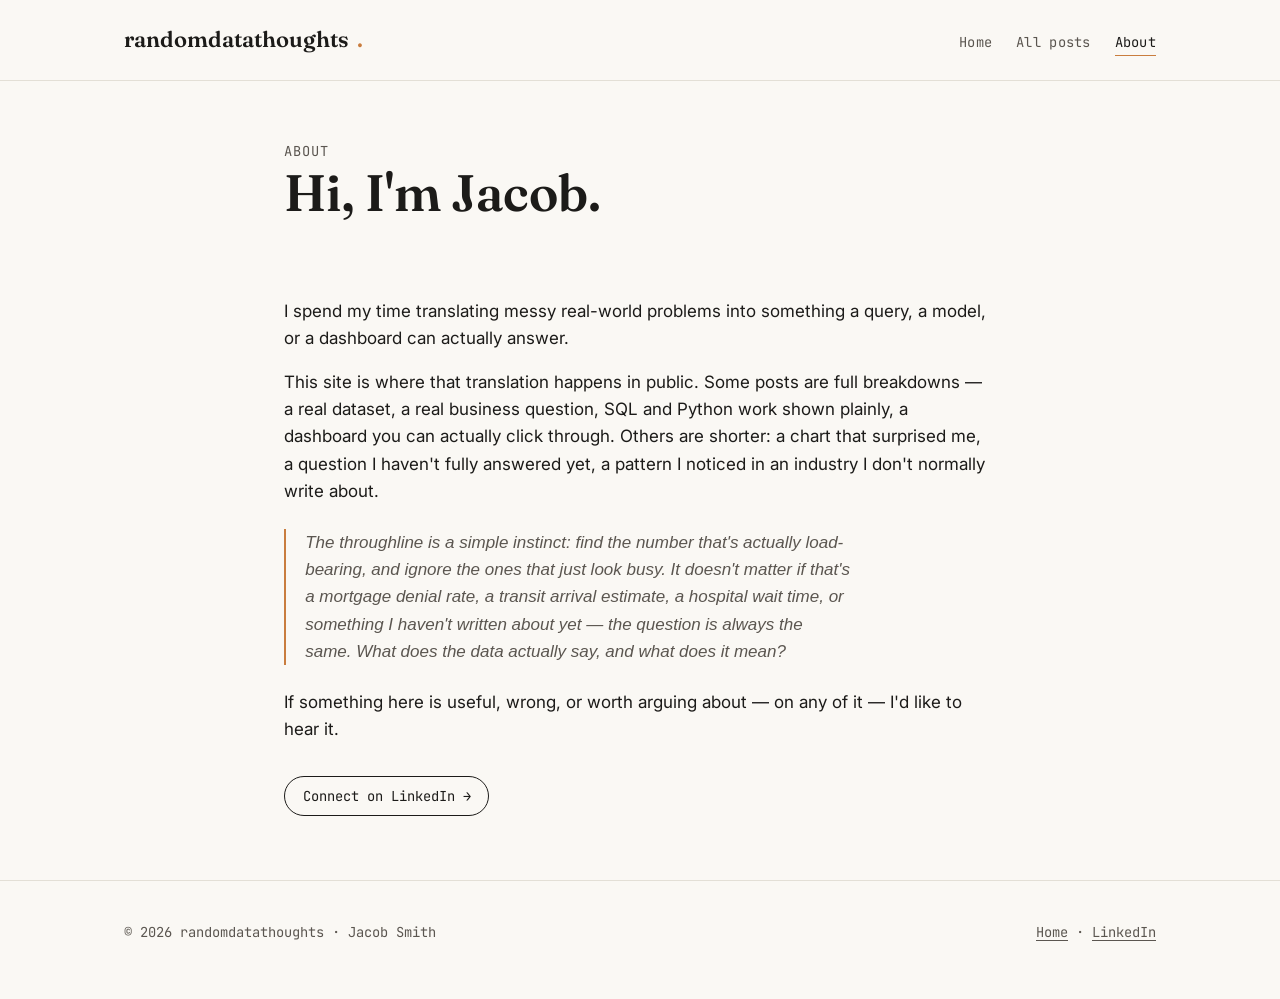
==== commit dabf681c: "Revert "Simplify site design: one typeface, black on white, plain post lists" This reverts commit dc" ====
--- a/about.html
+++ b/about.html
@@ -7,7 +7,7 @@
 <meta name="description" content="About Jacob Smith and why randomdatathoughts exists.">
 <link rel="preconnect" href="https://fonts.googleapis.com">
 <link rel="preconnect" href="https://fonts.gstatic.com" crossorigin>
-<link href="https://fonts.googleapis.com/css2?family=Source+Serif+4:ital,opsz,wght@0,8..60,400;0,8..60,600;1,8..60,400&display=swap" rel="stylesheet">
+<link href="https://fonts.googleapis.com/css2?family=Fraunces:ital,opsz,wght@0,9..144,400;0,9..144,600;1,9..144,500&family=Inter:wght@400;500;600&family=JetBrains+Mono:wght@400;500&display=swap" rel="stylesheet">
 <link rel="stylesheet" href="css/style.css">
 <link rel="icon" type="image/png" href="/favicon/favicon-96x96.png" sizes="96x96" />
 <link rel="icon" type="image/svg+xml" href="/favicon/favicon.svg" />
@@ -20,7 +20,7 @@
 <a href="#main-content" class="skip-link">Skip to content</a>
 
 <header class="masthead">
-  <div class="wrap masthead-row">
+  <div class="wrap-wide masthead-row">
     <a class="wordmark" href="index.html">randomdatathoughts<span class="dot">.</span></a>
     <nav class="nav-links" aria-label="Primary">
       <a href="index.html">Home</a>
@@ -69,7 +69,7 @@
 </main>
 
 <footer class="site-footer">
-  <div class="wrap footer-row">
+  <div class="wrap-wide footer-row">
     <span>© 2026 randomdatathoughts · Jacob Smith</span>
     <span><a href="index.html">Home</a> · <a href="https://www.linkedin.com/in/jacobjysmith/" target="_blank" rel="noopener">LinkedIn</a></span>
   </div>
--- a/css/style.css
+++ b/css/style.css
@@ -1,196 +1,390 @@
 /* ============================================
-   randomdatathoughts
-   One typeface, black on white, one link color.
+   randomdatathoughts — design tokens
    ============================================ */
 :root {
-  --bg:      #FFFFFF;
-  --bg-dim:  #F4F4F4;
-  --ink:     #111111;
-  --ink-soft:#5E5E5E;
-  --rule:    #DDDDDD;
-  --link:    #0645AD;
-
-  --font:      "Source Serif 4", Georgia, "Times New Roman", serif;
-  --font-mono: ui-monospace, "SF Mono", Menlo, Consolas, monospace;
-
-  --max-w: 680px;
+  /* color */
+  --paper:        #FAF8F4;
+  --paper-dim:     #F2EFE8;
+  --ink:          #1C1B19;
+  --ink-soft:     #5B5650;
+  --rule:         #E3DFD6;
+  --accent:       #3D5A6C;   /* slate blue — links, signature mark */
+  --accent-soft:  #DCE6EA;
+  --tag:          #C97D3E;   /* amber — category tags only */
+  --tag-soft:     #F3E3D2;
+
+  /* type */
+  --font-display: "Fraunces", Georgia, serif;
+  --font-body:    "Inter", -apple-system, BlinkMacSystemFont, sans-serif;
+  --font-mono:    "JetBrains Mono", "SF Mono", Consolas, monospace;
+
+  /* scale */
+  --step--1: clamp(0.8rem, 0.78rem + 0.1vw, 0.875rem);
+  --step-0:  clamp(1rem, 0.97rem + 0.15vw, 1.0625rem);
+  --step-1:  clamp(1.2rem, 1.1rem + 0.4vw, 1.375rem);
+  --step-2:  clamp(1.6rem, 1.4rem + 0.9vw, 2rem);
+  --step-3:  clamp(2.2rem, 1.8rem + 1.8vw, 3.2rem);
+  --step-4:  clamp(2.8rem, 2.1rem + 3vw, 4.6rem);
+
+  --max-w: 760px;
   --max-w-wide: 1080px;
 }
 
 * { box-sizing: border-box; }
-
-body {
-  margin: 0;
-  background: var(--bg);
-  color: var(--ink);
-  font-family: var(--font);
-  font-size: 1.125rem;
-  line-height: 1.6;
-}
-
-img, svg { max-width: 100%; }
-
-a { color: var(--link); text-underline-offset: 2px; }
-
-a:focus-visible,
-button:focus-visible {
-  outline: 2px solid var(--link);
-  outline-offset: 2px;
-}
-
-h1, h2, h3 {
-  font-weight: 600;
-  line-height: 1.25;
-}
 
 .skip-link {
   position: absolute;
   top: -100%;
   left: 1rem;
+  z-index: 100;
   background: var(--ink);
-  color: var(--bg);
-  padding: 0.4rem 0.8rem;
+  color: var(--paper);
+  padding: 0.5rem 1rem;
+  font-family: var(--font-mono);
+  font-size: var(--step--1);
+  border-radius: 0 0 4px 4px;
+  text-decoration: none;
 }
 .skip-link:focus { top: 0; }
 
+html {
+  scroll-behavior: smooth;
+}
+
+@media (prefers-reduced-motion: reduce) {
+  html { scroll-behavior: auto; }
+  *, *::before, *::after {
+    animation-duration: 0.001ms !important;
+    animation-iteration-count: 1 !important;
+    transition-duration: 0.001ms !important;
+  }
+}
+
+body {
+  margin: 0;
+  background: var(--paper);
+  color: var(--ink);
+  font-family: var(--font-body);
+  font-size: var(--step-0);
+  line-height: 1.6;
+  -webkit-font-smoothing: antialiased;
+}
+
+img, svg { max-width: 100%; display: block; }
+
+a {
+  color: var(--accent);
+  text-decoration-thickness: 1px;
+  text-underline-offset: 3px;
+}
+a:hover { text-decoration-color: var(--tag); }
+
+a:focus-visible,
+button:focus-visible,
+input:focus-visible,
+textarea:focus-visible {
+  outline: 2px solid var(--accent);
+  outline-offset: 3px;
+  border-radius: 2px;
+}
+
+h1, h2, h3 {
+  font-family: var(--font-display);
+  font-weight: 600;
+  line-height: 1.15;
+  margin: 0 0 0.5em;
+}
+
+.eyebrow {
+  font-family: var(--font-mono);
+  font-size: var(--step--1);
+  letter-spacing: 0.08em;
+  text-transform: uppercase;
+  color: var(--ink-soft);
+}
+
+/* ============================================
+   layout shells
+   ============================================ */
 .wrap {
   max-width: var(--max-w);
   margin: 0 auto;
-  padding-inline: 1.25rem;
-}
-
-/* ---------- header ---------- */
-.masthead { padding-block: 1.5rem 0; }
+  padding: 0 1.5rem;
+}
+.wrap-wide {
+  max-width: var(--max-w-wide);
+  margin: 0 auto;
+  padding: 0 1.5rem;
+}
+
+/* ============================================
+   masthead / nav
+   ============================================ */
+.masthead {
+  border-bottom: 1px solid var(--rule);
+  padding: 1.4rem 0;
+}
 .masthead-row {
   display: flex;
+  align-items: baseline;
   justify-content: space-between;
-  align-items: baseline;
+  gap: 1rem;
   flex-wrap: wrap;
-  gap: 0.5rem 1.5rem;
 }
 .wordmark {
+  font-family: var(--font-display);
+  font-size: var(--step-1);
   font-weight: 600;
   color: var(--ink);
   text-decoration: none;
-}
-.nav-links { display: flex; gap: 1.25rem; }
-.nav-links a { color: var(--ink-soft); text-decoration: none; }
-.nav-links a:hover { text-decoration: underline; }
-.nav-links a[aria-current="page"] { color: var(--ink); }
-
-/* ---------- home ---------- */
-.intro { margin-block: 2.5rem; }
-.intro p { margin: 0; }
-
-/* ---------- post lists (home + archive) ---------- */
-.post-list {
-  list-style: none;
-  margin: 0;
-  padding: 0;
+  display: inline-flex;
+  align-items: baseline;
+  gap: 0.5rem;
+}
+.wordmark:hover { text-decoration: none; }
+.wordmark .dot { color: var(--tag); }
+
+.nav-links {
+  display: flex;
+  gap: 1.5rem;
+  font-family: var(--font-mono);
+  font-size: var(--step--1);
+  letter-spacing: 0.02em;
+}
+.nav-links a {
+  color: var(--ink-soft);
+  text-decoration: none;
+  border-bottom: 1px solid transparent;
+  padding-bottom: 2px;
+}
+.nav-links a:hover,
+.nav-links a[aria-current="page"] {
+  color: var(--ink);
+  border-bottom-color: var(--tag);
+}
+
+/* ============================================
+   hero (home)
+   ============================================ */
+.hero {
+  padding: 4.5rem 0 4rem;
+}
+.hero h1 {
+  font-size: var(--step-4);
+  max-width: 14ch;
+  letter-spacing: -0.01em;
+}
+.hero .lede {
+  max-width: 46ch;
+  font-size: var(--step-1);
+  color: var(--ink-soft);
+  margin-top: 1rem;
+}
+.hero .cadence {
+  margin-top: 2.5rem;
+  display: inline-flex;
+  align-items: center;
+  gap: 0.6rem;
+  font-family: var(--font-mono);
+  font-size: var(--step--1);
+  color: var(--ink-soft);
+}
+
+/* signature mark: a small hand-drawn-feeling sparkline tick.
+   Each instance can carry a slightly different path via data attr
+   for the "random" half of the brand, "data" half via its shape. */
+.mark {
+  width: 28px;
+  height: 16px;
+  flex-shrink: 0;
+}
+.mark path {
+  fill: none;
+  stroke: var(--accent);
+  stroke-width: 1.6;
+  stroke-linecap: round;
+  stroke-linejoin: round;
+}
+
+/* ============================================
+   entry list (homepage preview + archive)
+   ============================================ */
+.entry-list {
+  border-top: 1px solid var(--rule);
 }
 .entry {
   display: grid;
-  grid-template-columns: 6.5rem minmax(0, 1fr);
-  gap: 0 1rem;
-  padding-block: 0.6rem;
-}
-.entry time { color: var(--ink-soft); font-variant-numeric: tabular-nums; }
-.entry-dek,
-.entry-topic {
-  grid-column: 2;
-  margin: 0.15rem 0 0;
-  color: var(--ink-soft);
-  font-size: 1rem;
-}
-@media (max-width: 520px) {
-  .entry { grid-template-columns: 1fr; }
-  .entry-dek, .entry-topic { grid-column: 1; }
-}
-
-/* ---------- archive ---------- */
-.page-title { font-size: 1.6rem; margin: 2.5rem 0 0.75rem; }
-.filters {
-  display: flex;
-  flex-wrap: wrap;
-  gap: 0.25rem 1rem;
-  margin-bottom: 1.25rem;
-}
-.filter-btn {
-  font: inherit;
-  font-size: 1rem;
-  background: none;
-  border: 0;
-  padding: 0;
-  color: var(--link);
-  cursor: pointer;
-}
-.filter-btn:hover { text-decoration: underline; }
-.filter-btn[aria-pressed="true"] { color: var(--ink); font-weight: 600; }
-.empty-state { color: var(--ink-soft); }
-
-/* ---------- post page ---------- */
-.post-header { padding-block: 2.5rem 0; }
-.post-header .eyebrow-row { color: var(--ink-soft); font-size: 1rem; }
-.post-header h1 { font-size: 2rem; margin: 0.3rem 0 0; }
+  grid-template-columns: 120px 1fr;
+  gap: 1.5rem;
+  padding: 1.9rem 0;
+  border-bottom: 1px solid var(--rule);
+  text-decoration: none;
+  color: inherit;
+  transition: background-color 0.15s ease;
+}
+.entry:hover { background-color: var(--paper-dim); }
+.entry:hover .entry-title { color: var(--accent); }
+.entry-meta {
+  font-family: var(--font-mono);
+  font-size: var(--step--1);
+  color: var(--ink-soft);
+  display: flex;
+  flex-direction: column;
+  gap: 0.5rem;
+  padding-top: 0.2rem;
+}
+.entry-title {
+  font-family: var(--font-display);
+  font-size: var(--step-2);
+  font-weight: 600;
+  margin: 0 0 0.4rem;
+  transition: color 0.15s ease;
+}
+.entry-dek {
+  color: var(--ink-soft);
+  font-size: var(--step-0);
+  max-width: 56ch;
+}
+.tag {
+  display: inline-block;
+  font-family: var(--font-mono);
+  font-size: 0.72rem;
+  letter-spacing: 0.04em;
+  text-transform: uppercase;
+  color: var(--tag);
+  background: var(--tag-soft);
+  padding: 0.18rem 0.5rem;
+  border-radius: 3px;
+  width: fit-content;
+}
+.tag.type-quick {
+  color: var(--accent);
+  background: var(--accent-soft);
+}
+
+@media (max-width: 600px) {
+  .entry { grid-template-columns: 1fr; gap: 0.5rem; }
+  .entry-meta { flex-direction: row; align-items: center; }
+}
+
+/* ============================================
+   section labels
+   ============================================ */
+.section-label {
+  display: flex;
+  align-items: baseline;
+  justify-content: space-between;
+  padding-top: 3rem;
+  margin-bottom: 0.5rem;
+}
+.section-label h2 {
+  font-size: var(--step-1);
+}
+.section-label a {
+  font-family: var(--font-mono);
+  font-size: var(--step--1);
+  text-decoration: none;
+}
+
+/* ============================================
+   post page
+   ============================================ */
+.post-header {
+  padding: 3.5rem 0 2rem;
+  border-bottom: 1px solid var(--rule);
+}
+.post-header .eyebrow-row {
+  display: flex;
+  align-items: center;
+  gap: 0.75rem;
+  margin-bottom: 1rem;
+}
+.post-header h1 {
+  font-size: var(--step-3);
+  max-width: 20ch;
+}
 .post-dek {
-  font-size: 1.2rem;
-  color: var(--ink-soft);
-  margin: 0.75rem 0 0;
+  font-size: var(--step-1);
+  color: var(--ink-soft);
+  max-width: 50ch;
+  margin-top: 0.75rem;
 }
 .post-byline {
-  font-size: 1rem;
-  color: var(--ink-soft);
-  margin: 0.75rem 0 0;
-}
-.post-byline a { color: inherit; }
-
-.post-body { padding-block: 1.5rem 3rem; }
-.post-body h2 { font-size: 1.35rem; margin: 2.2rem 0 0.5rem; }
-.post-body h3 { font-size: 1.15rem; margin: 1.8rem 0 0.4rem; }
-.post-body p { margin: 0 0 1.1rem; }
-.post-body ul, .post-body ol { padding-left: 1.3em; margin: 0 0 1.1rem; }
-.post-body li + li { margin-top: 0.3em; }
-.post-body blockquote,
-.about-body blockquote {
-  margin: 1.5rem 0;
-  padding-left: 1rem;
-  border-left: 3px solid var(--rule);
-  color: var(--ink-soft);
+  margin-top: 1.5rem;
+  font-family: var(--font-mono);
+  font-size: var(--step--1);
+  color: var(--ink-soft);
+}
+.post-byline a { color: var(--ink-soft); text-decoration-color: var(--rule); }
+
+.post-body {
+  padding: 2.5rem 0 4rem;
+  font-size: var(--step-0);
+}
+.post-body > * + * { margin-top: 1.3em; }
+.post-body h2 {
+  font-size: var(--step-2);
+  margin-top: 2.2em;
+}
+.post-body h3 {
+  font-size: var(--step-1);
+  margin-top: 1.8em;
+}
+.post-body p { max-width: 68ch; }
+.post-body ul, .post-body ol {
+  max-width: 68ch;
+  padding-left: 1.3em;
+}
+.post-body li + li { margin-top: 0.4em; }
+.post-body blockquote {
+  border-left: 2px solid var(--tag);
+  margin: 0;
+  padding-left: 1.2rem;
+  font-style: italic;
+  color: var(--ink-soft);
+  max-width: 60ch;
 }
 .post-body code {
   font-family: var(--font-mono);
+  font-size: 0.9em;
+  background: var(--paper-dim);
+  padding: 0.1em 0.4em;
+  border-radius: 3px;
+}
+.post-body pre {
+  background: var(--ink);
+  color: var(--paper);
+  padding: 1.2rem 1.4rem;
+  border-radius: 6px;
+  overflow-x: auto;
+  font-family: var(--font-mono);
   font-size: 0.85em;
-  background: var(--bg-dim);
-  padding: 0.05em 0.3em;
-}
-.post-body pre {
-  background: var(--bg-dim);
-  padding: 1rem 1.1rem;
-  overflow-x: auto;
-  font-family: var(--font-mono);
-  font-size: 0.85rem;
-  line-height: 1.5;
-  margin: 0 0 1.1rem;
-}
-.post-body pre code { background: none; padding: 0; font-size: inherit; }
+  line-height: 1.55;
+}
+.post-body pre code { background: none; padding: 0; color: inherit; }
 
 /* embedded viz / video frames */
-.embed-frame { margin: 2rem 0; }
+.embed-frame {
+  margin: 2.2rem 0;
+}
 .embed-frame .embed-label {
+  font-family: var(--font-mono);
+  font-size: var(--step--1);
+  color: var(--ink-soft);
+  margin-bottom: 0.6rem;
   display: block;
-  font-size: 0.95rem;
-  color: var(--ink-soft);
-  margin-bottom: 0.4rem;
 }
 .embed-box {
   position: relative;
   width: 100%;
   border: 1px solid var(--rule);
-  background: var(--bg-dim);
+  border-radius: 8px;
+  overflow: hidden;
+  background: var(--paper-dim);
 }
 /* lets a wide dashboard break out of the text column (up to the wide layout width) */
 .embed-frame.embed-wide {
-  width: min(var(--max-w-wide) - 2.5rem, calc(100vw - 2.5rem));
+  width: min(var(--max-w-wide) - 3rem, calc(100vw - 3rem));
   position: relative;
   left: 50%;
   transform: translateX(-50%);
@@ -205,43 +399,116 @@
   border: 0;
 }
 
+/* pull quote / takeaway box */
 .takeaway {
-  border-left: 3px solid var(--ink);
-  padding-left: 1rem;
+  border: 1px solid var(--rule);
+  background: var(--paper-dim);
+  border-radius: 8px;
+  padding: 1.4rem 1.6rem;
+  max-width: 64ch;
+}
+.takeaway .eyebrow { margin-bottom: 0.5rem; }
+
+/* footer nav between posts */
+.post-footer-nav {
+  border-top: 1px solid var(--rule);
+  padding: 2.5rem 0;
+  display: flex;
+  justify-content: space-between;
+  gap: 1.5rem;
+  flex-wrap: wrap;
+}
+.post-footer-nav a {
+  text-decoration: none;
+  font-family: var(--font-mono);
+  font-size: var(--step--1);
+}
+.post-footer-nav .dir { color: var(--ink-soft); display: block; margin-bottom: 0.3rem; }
+.post-footer-nav .ttl { font-family: var(--font-display); font-size: var(--step-0); color: var(--ink); }
+
+/* ============================================
+   filters (archive page)
+   ============================================ */
+.filters {
+  display: flex;
+  flex-wrap: wrap;
+  gap: 0.6rem;
+  padding: 2rem 0 1rem;
+}
+.filter-btn {
+  font-family: var(--font-mono);
+  font-size: var(--step--1);
+  background: none;
+  border: 1px solid var(--rule);
+  border-radius: 20px;
+  padding: 0.35rem 0.9rem;
+  cursor: pointer;
+  color: var(--ink-soft);
+}
+.filter-btn:hover { border-color: var(--accent); color: var(--ink); }
+.filter-btn[aria-pressed="true"] {
+  background: var(--ink);
+  border-color: var(--ink);
+  color: var(--paper);
+}
+
+/* ============================================
+   about page
+   ============================================ */
+.about-hero {
+  padding: 3.5rem 0 2rem;
+  display: grid;
+  grid-template-columns: 1fr;
+  gap: 2rem;
+}
+.about-hero h1 { font-size: var(--step-3); }
+.about-body p { max-width: 64ch; }
+.about-body blockquote {
+  border-left: 2px solid var(--tag);
   margin: 1.5rem 0;
-}
-.takeaway .eyebrow { font-weight: 600; }
-.takeaway p { margin: 0.2rem 0 0; }
-
-.post-footer-nav {
+  padding-left: 1.2rem;
+  font-style: italic;
+  color: var(--ink-soft);
+  max-width: 60ch;
+}
+.linkedin-pill {
+  display: inline-flex;
+  align-items: center;
+  gap: 0.5rem;
+  font-family: var(--font-mono);
+  font-size: var(--step--1);
+  border: 1px solid var(--ink);
+  border-radius: 20px;
+  padding: 0.5rem 1.1rem;
+  text-decoration: none;
+  color: var(--ink);
+  margin-top: 1rem;
+}
+.linkedin-pill:hover { background: var(--ink); color: var(--paper); }
+
+.now-box {
+  border-top: 1px solid var(--rule);
+  margin-top: 2.5rem;
+  padding-top: 2rem;
+}
+.now-box h2 { font-size: var(--step-1); }
+.now-box ul { padding-left: 1.2em; }
+
+/* ============================================
+   footer
+   ============================================ */
+footer.site-footer {
+  border-top: 1px solid var(--rule);
+  margin-top: 2rem;
+  padding: 2.5rem 0 3.5rem;
+  font-family: var(--font-mono);
+  font-size: var(--step--1);
+  color: var(--ink-soft);
+}
+footer.site-footer a { color: var(--ink-soft); }
+.footer-row {
   display: flex;
   justify-content: space-between;
   flex-wrap: wrap;
   gap: 1rem;
-  border-top: 1px solid var(--rule);
-  padding-block: 1.5rem;
-}
-.post-footer-nav .dir { display: block; color: var(--ink-soft); font-size: 0.95rem; }
-
-/* ---------- about ---------- */
-.about-hero { padding-block: 2.5rem 1rem; }
-.about-hero h1 { font-size: 2rem; margin: 0.3rem 0 1rem; }
-.about-hero .eyebrow { color: var(--ink-soft); }
-.about-body p { margin: 0 0 1.1rem; }
-
-/* ---------- footer ---------- */
-footer.site-footer {
-  margin-top: 3rem;
-  padding-bottom: 2.5rem;
-  font-size: 0.95rem;
-  color: var(--ink-soft);
-}
-footer.site-footer a { color: inherit; }
-.footer-row {
-  display: flex;
-  justify-content: space-between;
-  flex-wrap: wrap;
-  gap: 0.5rem 1rem;
-  border-top: 1px solid var(--rule);
-  padding-top: 1.25rem;
-}
+}
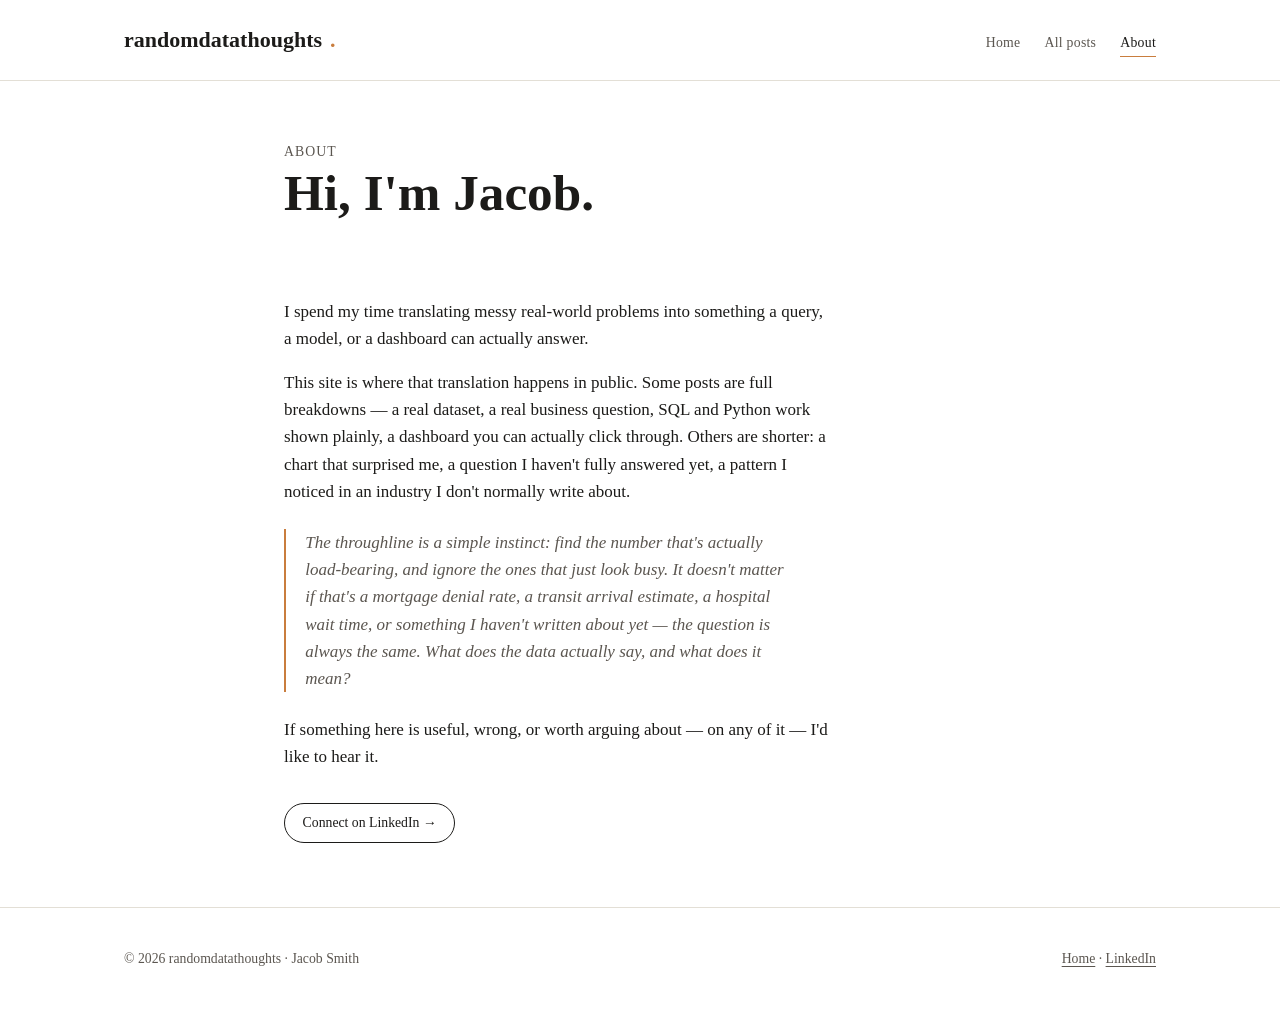
==== commit bf1f1532: "Switch to Times New Roman and a white background Use Times New Roman for headings, body, nav and lab" ====
--- a/about.html
+++ b/about.html
@@ -5,10 +5,7 @@
 <meta name="viewport" content="width=device-width, initial-scale=1.0">
 <title>About — randomdatathoughts</title>
 <meta name="description" content="About Jacob Smith and why randomdatathoughts exists.">
-<link rel="preconnect" href="https://fonts.googleapis.com">
-<link rel="preconnect" href="https://fonts.gstatic.com" crossorigin>
-<link href="https://fonts.googleapis.com/css2?family=Fraunces:ital,opsz,wght@0,9..144,400;0,9..144,600;1,9..144,500&family=Inter:wght@400;500;600&family=JetBrains+Mono:wght@400;500&display=swap" rel="stylesheet">
-<link rel="stylesheet" href="css/style.css">
+<link rel="stylesheet" href="css/style.css?v=2026-10-19b">
 <link rel="icon" type="image/png" href="/favicon/favicon-96x96.png" sizes="96x96" />
 <link rel="icon" type="image/svg+xml" href="/favicon/favicon.svg" />
 <link rel="shortcut icon" href="/favicon/favicon.ico" />
--- a/css/style.css
+++ b/css/style.css
@@ -3,8 +3,8 @@
    ============================================ */
 :root {
   /* color */
-  --paper:        #FAF8F4;
-  --paper-dim:     #F2EFE8;
+  --paper:        #FFFFFF;
+  --paper-dim:     #F4F4F4;
   --ink:          #1C1B19;
   --ink-soft:     #5B5650;
   --rule:         #E3DFD6;
@@ -14,9 +14,10 @@
   --tag-soft:     #F3E3D2;
 
   /* type */
-  --font-display: "Fraunces", Georgia, serif;
-  --font-body:    "Inter", -apple-system, BlinkMacSystemFont, sans-serif;
-  --font-mono:    "JetBrains Mono", "SF Mono", Consolas, monospace;
+  --font-display: "Times New Roman", Times, serif;
+  --font-body:    "Times New Roman", Times, serif;
+  --font-mono:    "Times New Roman", Times, serif;   /* labels, nav, meta */
+  --font-code:    ui-monospace, "SF Mono", Menlo, Consolas, monospace;   /* code blocks only */
 
   /* scale */
   --step--1: clamp(0.8rem, 0.78rem + 0.1vw, 0.875rem);
@@ -345,7 +346,7 @@
   max-width: 60ch;
 }
 .post-body code {
-  font-family: var(--font-mono);
+  font-family: var(--font-code);
   font-size: 0.9em;
   background: var(--paper-dim);
   padding: 0.1em 0.4em;
@@ -357,7 +358,7 @@
   padding: 1.2rem 1.4rem;
   border-radius: 6px;
   overflow-x: auto;
-  font-family: var(--font-mono);
+  font-family: var(--font-code);
   font-size: 0.85em;
   line-height: 1.55;
 }
@@ -384,10 +385,18 @@
 }
 /* lets a wide dashboard break out of the text column (up to the wide layout width) */
 .embed-frame.embed-wide {
-  width: min(var(--max-w-wide) - 3rem, calc(100vw - 3rem));
+  /* dashboard's native size; override per embed with style="--dash-w: ...; --dash-h: ..." */
+  --dash-w: 1280;
+  --dash-h: 820;
+  --embed-w: min(calc(var(--dash-w) * 1px + 2px), calc(100vw - 3rem));
+  width: var(--embed-w);
   position: relative;
   left: 50%;
   transform: translateX(-50%);
+}
+/* height follows the dashboard's ratio, plus room for Tableau's tab bar and toolbar */
+.embed-frame.embed-wide .embed-box {
+  height: calc(var(--embed-w) * var(--dash-h) / var(--dash-w) + 64px);
 }
 .embed-box.ratio-16-9 { aspect-ratio: 16 / 9; }
 .embed-box.ratio-4-3  { aspect-ratio: 4 / 3; }
